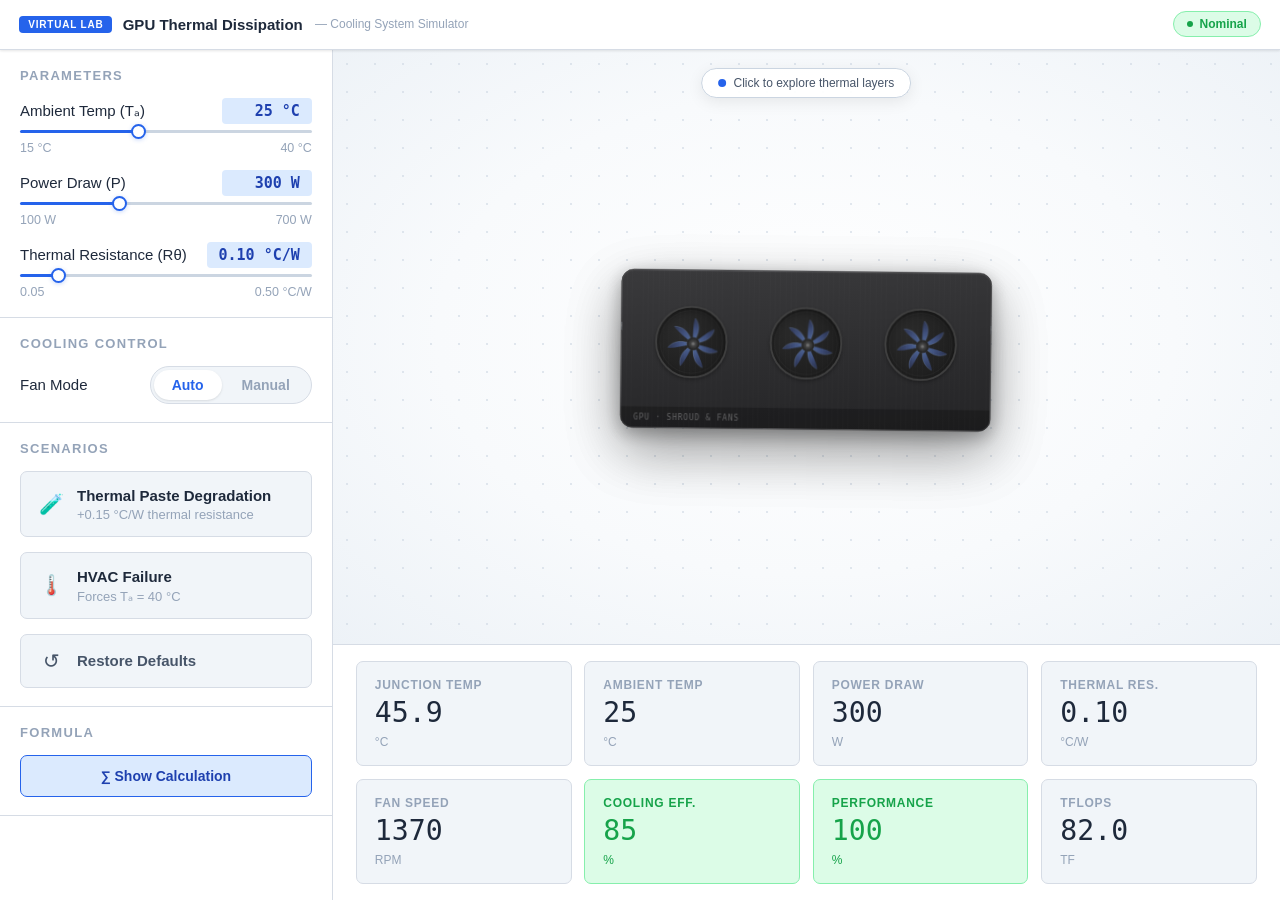
==== exp-GPU-heat-dissipation-dei/simulation/index.html @ a6b83e18 "adding experiment 1" ====
<!DOCTYPE html>
<html>

<head>
	<!-- Add CSS at the head of HTML file -->
	<link rel="stylesheet" href="./css/main.css">
</head>

<body>

	<header class="hd">
		<span class="hd-badge">Virtual Lab</span>
		<span class="hd-title">GPU Thermal Dissipation</span>
		<span class="hd-sub">— Cooling System Simulator</span>
		<div class="hd-pill pill-ok" id="statusPill">
			<span class="pill-dot"></span>
			<span id="statusTxt">Nominal</span>
		</div>
	</header>

	<div class="app">

		<!-- ═══ LEFT PANEL ═══ -->
		<aside class="left">

			<div class="sect">
				<div class="sect-title">Parameters</div>
				<div class="sl-row">
					<div class="sl-top">
						<span class="sl-name">Ambient Temp (Tₐ)</span>
						<span class="sl-val" id="vTa">25 °C</span>
					</div>
					<input type="range" id="slTa" min="15" max="40" value="25" step="1">
					<div class="sl-limits"><span>15 °C</span><span>40 °C</span></div>
				</div>
				<div class="sl-row">
					<div class="sl-top">
						<span class="sl-name">Power Draw (P)</span>
						<span class="sl-val" id="vP">300 W</span>
					</div>
					<input type="range" id="slP" min="100" max="700" value="300" step="10">
					<div class="sl-limits"><span>100 W</span><span>700 W</span></div>
				</div>
				<div class="sl-row">
					<div class="sl-top">
						<span class="sl-name">Thermal Resistance (Rθ)</span>
						<span class="sl-val" id="vR">0.10 °C/W</span>
					</div>
					<input type="range" id="slR" min="5" max="50" value="10" step="1">
					<div class="sl-limits"><span>0.05</span><span>0.50 °C/W</span></div>
				</div>
			</div>

			<div class="sect">
				<div class="sect-title">Cooling Control</div>
				<div class="fan-row">
					<span class="fan-lbl">Fan Mode</span>
					<div class="tog">
						<button class="tog-btn on" id="fanAutoBtn" onclick="setFanMode('auto')">Auto</button>
						<button class="tog-btn" id="fanManBtn" onclick="setFanMode('manual')">Manual</button>
					</div>
				</div>
				<div id="fanSlRow" style="display:none" class="sl-row">
					<div class="sl-top">
						<span class="sl-name">Fan Speed</span>
						<span class="sl-val" id="vFan">50%</span>
					</div>
					<input type="range" id="slFan" min="0" max="100" value="50" step="5">
					<div class="sl-limits"><span>0%</span><span>100%</span></div>
				</div>
			</div>

			<div class="sect">
				<div class="sect-title">Scenarios</div>
				<button class="sc-btn" id="btnPaste" onclick="togglePaste()">
					<span class="sc-ico">🧪</span>
					<div>
						<div class="sc-name">Thermal Paste Degradation</div>
						<div class="sc-sub">+0.15 °C/W thermal resistance</div>
					</div>
				</button>
				<button class="sc-btn" id="btnHvac" onclick="toggleHvac()">
					<span class="sc-ico">🌡️</span>
					<div>
						<div class="sc-name">HVAC Failure</div>
						<div class="sc-sub">Forces Tₐ = 40 °C</div>
					</div>
				</button>
				<button class="sc-btn" onclick="resetAll()" style="color:var(--t2)">
					<span class="sc-ico">↺</span>
					<div>
						<div class="sc-name">Restore Defaults</div>
					</div>
				</button>
			</div>

			<div class="sect">
				<div class="sect-title">Formula</div>
				<button class="calc-btn" id="calcBtn" onclick="toggleCalc()">∑ Show Calculation</button>
			</div>

		</aside>

		<!-- ═══ RIGHT: VIEWPORT + DASHBOARD ═══ -->
		<div class="right">

			<div class="viewport" id="vp" onclick="handleClick(event)">

				<div id="hvacOverlay"></div>

				<!-- Click hint -->
				<div class="click-hint" id="clickHint">
					<span class="hint-pulse"></span>
					Click to explore thermal layers
				</div>

				<!-- ── ASSEMBLED VIEW ── -->
				<div class="gpu-scene" id="assembledScene">
					<div class="gpu-card" id="gpuCard">
						<div class="fan-area">
							<div class="fan-housing">
								<canvas class="fan-canvas-el" id="fc1" width="74" height="74"></canvas>
							</div>
							<div class="fan-housing">
								<canvas class="fan-canvas-el" id="fc2" width="74" height="74"></canvas>
							</div>
							<div class="fan-housing">
								<canvas class="fan-canvas-el" id="fc3" width="74" height="74"></canvas>
							</div>
						</div>
						<div class="card-label-strip">
							<span class="card-model">GPU · THERMAL SIM</span>
							<div class="card-ports">
								<div class="port-block" style="width:13px"></div>
								<div class="port-block" style="width:13px"></div>
								<div class="port-block" style="width:13px"></div>
								<div class="port-block" style="width:17px"></div>
								<div class="port-block" style="width:10px;border-radius:4px"></div>
							</div>
						</div>
					</div>
				</div>

				<!-- ── EXPLODED VIEW ── -->
				<div class="exploded-scene" id="explodedScene">

					<!-- Layer 1: Shroud + Fans (same look as assembled) -->
					<div class="exp-layer" id="elShroud">
						<div class="el-shroud-wrap">
							<div class="shroud-fans">
								<div class="shroud-fan-housing">
									<canvas class="fan-canvas-el" id="efc1" width="74" height="74"></canvas>
								</div>
								<div class="shroud-fan-housing">
									<canvas class="fan-canvas-el" id="efc2" width="74" height="74"></canvas>
								</div>
								<div class="shroud-fan-housing">
									<canvas class="fan-canvas-el" id="efc3" width="74" height="74"></canvas>
								</div>
							</div>
							<div class="exp-shroud-label">
								<span
									style="font-family:'IBM Plex Mono',monospace;font-size:9px;font-weight:500;color:rgba(255,255,255,.3);letter-spacing:.1em">GPU
									· SHROUD &amp; FANS</span>
							</div>
						</div>
						<div class="exp-lbl-wrap">
							<div class="exp-lbl-line">
								<div class="exp-lbl-tick"></div>
								<div class="exp-lbl-name">Fan + Shroud</div>
							</div>
							<div class="exp-lbl-role">Forced Convection</div>
						</div>
					</div>

					<!-- Layer 2: Heatsink -->
					<div class="exp-layer" id="elHeatsink">
						<div style="position:relative;width:420px">
							<div class="hs-fins-row" id="hsFinsRow"></div>
							<div class="hs-base"></div>
							<canvas id="airflowCanvas" width="420" height="56"></canvas>
						</div>
						<div class="exp-lbl-wrap">
							<div class="exp-lbl-line">
								<div class="exp-lbl-tick"></div>
								<div class="exp-lbl-name">Heatsink</div>
							</div>
							<div class="exp-lbl-role">Heat Dissipation</div>
						</div>
					</div>

					<!-- Layer 3: Thermal Paste -->
					<div class="exp-layer" id="elPaste">
						<div class="el-paste-outer">
							<div class="el-paste-track" id="pasteTrack"></div>
						</div>
						<div class="exp-lbl-wrap">
							<div class="exp-lbl-line">
								<div class="exp-lbl-tick"></div>
								<div class="exp-lbl-name">Thermal Paste</div>
							</div>
							<div class="exp-lbl-role">Thermal Interface</div>
						</div>
					</div>

					<!-- Layer 4: GPU Die -->
					<div class="exp-layer" id="elDie">
						<div class="el-die-outer">
							<div class="die-package" id="diePackage">
								<div class="die-substrate" id="dieSubstrate">
									<div class="die-cells" id="dieCells"></div>
								</div>
							</div>
							<div class="die-temp-lbl" id="dieTempLbl">—°C</div>
						</div>
						<div class="exp-lbl-wrap">
							<div class="exp-lbl-line">
								<div class="exp-lbl-tick"></div>
								<div class="exp-lbl-name">GPU Die</div>
							</div>
							<div class="exp-lbl-role">Heat Source</div>
						</div>
					</div>

					<!-- Layer 5: PCB -->
					<div class="exp-layer" id="elPCB">
						<div class="el-pcb-wrap">
							<div class="pcb-trace" style="left:18px;top:8px;width:1px;height:50px"></div>
							<div class="pcb-trace" style="left:50px;top:7px;width:190px;height:1px"></div>
							<div class="pcb-trace" style="left:50px;top:56px;width:160px;height:1px"></div>
							<div class="pcb-trace" style="left:82px;top:7px;width:1px;height:50px"></div>
							<div class="pcb-trace" style="left:148px;top:7px;width:1px;height:50px"></div>
							<div class="pcb-trace" style="left:200px;top:7px;width:1px;height:50px"></div>
							<div class="pcb-chip" style="left:30px;top:10px;width:28px;height:20px"></div>
							<div class="pcb-chip" style="left:92px;top:10px;width:28px;height:20px"></div>
							<div class="pcb-chip" style="left:156px;top:10px;width:28px;height:20px"></div>
							<div class="pcb-chip" style="left:216px;top:10px;width:28px;height:20px"></div>
							<div class="pcb-chip" style="left:30px;top:38px;width:28px;height:20px"></div>
							<div class="pcb-chip" style="left:92px;top:38px;width:28px;height:20px"></div>
							<div class="pcb-conn">
								<div class="pcb-pin"></div>
								<div class="pcb-pin"></div>
								<div class="pcb-pin"></div>
								<div class="pcb-pin"></div>
							</div>
						</div>
						<div class="exp-lbl-wrap">
							<div class="exp-lbl-line">
								<div class="exp-lbl-tick"></div>
								<div class="exp-lbl-name">PCB</div>
							</div>
							<div class="exp-lbl-role">Circuit Board</div>
						</div>
					</div>

				</div><!-- /exploded-scene -->

				<canvas id="heatCanvas"></canvas>
				<div id="calcBox">
					<div class="cb-title">Junction Temperature</div>
					<div class="cb-formula" id="cbFormula"></div>
				</div>

			</div><!-- /viewport -->

			<!-- DASHBOARD -->
			<div class="dashboard">
				<div class="dc" id="dcTj"><span class="dc-lbl">Junction Temp</span><span class="dash-v"
						id="dvTj">—</span><span class="dc-unit">°C</span></div>
				<div class="dc" id="dcTa"><span class="dc-lbl">Ambient Temp</span><span class="dash-v"
						id="dvTa">—</span><span class="dc-unit">°C</span></div>
				<div class="dc" id="dcP"><span class="dc-lbl">Power Draw</span><span class="dash-v"
						id="dvP">—</span><span class="dc-unit">W</span></div>
				<div class="dc" id="dcR"><span class="dc-lbl">Thermal Res.</span><span class="dash-v"
						id="dvR">—</span><span class="dc-unit">°C/W</span></div>
				<div class="dc" id="dcFan"><span class="dc-lbl">Fan Speed</span><span class="dash-v"
						id="dvFan">—</span><span class="dc-unit">RPM</span></div>
				<div class="dc" id="dcEff"><span class="dc-lbl">Cooling Eff.</span><span class="dash-v"
						id="dvEff">—</span><span class="dc-unit">%</span></div>
				<div class="dc" id="dcPerf"><span class="dc-lbl">Performance</span><span class="dash-v"
						id="dvPerf">—</span><span class="dc-unit">%</span></div>
				<div class="dc" id="dcTF"><span class="dc-lbl">TFLOPS</span><span class="dash-v" id="dvTF">—</span><span
						class="dc-unit">TF</span></div>
			</div>

		</div>
	</div>

	<script>
		// ══════════════════════════════════════
		//  GLOBAL STATE  (single source of truth for the whole simulation)
		//  All values live here. To change a default, edit the number next to
		//  the key. To add a new feature, add a key here first.
		// ══════════════════════════════════════
		const S = {
			// ── Sliders / user inputs ──────────────────────────────────────
			Ta: 25,          // Ambient temperature °C  (slider range 15-40)
			P: 300,          // GPU power draw in Watts  (slider range 100-700)
			R: 0.10,         // Base thermal resistance °C/W  (slider range 0.05-0.50)
			fanMode: 'auto', // 'auto' = fan speed computed from Tj; 'manual' = user slider
			fanPct: 50,      // Fan duty-cycle 0-100%.  In auto mode this is overwritten each frame.

			// ── Scenario toggles ───────────────────────────────────────────
			paste: false,    // true = thermal paste is degraded (+0.15 °C/W resistance)
			hvac: false,     // true = HVAC failure forces Ta = 40 °C
			calc: false,     // true = show the formula overlay panel

			// ── Exploded-view state ────────────────────────────────────────
			exploded: false, // Whether we are currently in exploded mode
			explodeProg: 0,  // 0 = fully assembled, 1 = fully exploded.
			// Used by heat particles and fan speed suppression.

			// ── Temperature model ──────────────────────────────────────────
			targetTj: 45,    // Instantaneous Tj from the formula (no inertia).
			// Change the formula in computeTarget() to affect this.
			currentTj: 45,   // Displayed temperature — lerps toward targetTj each frame.
			// Increase the lerp factor (0.025) for faster response.
			effP: 300,       // Effective power after thermal throttling
			baseR: 0.10,     // R including paste degradation penalty
			effR: 0.10,      // R after fan-cooling reduction
			throttle: false, // true when Tj > 85 °C — triggers performance cut

			// ── Fan animation ──────────────────────────────────────────────
			fanAngle: 0,         // Current blade rotation angle in radians
			fanCurrentRPM: 0,    // Actual RPM after momentum smoothing.
			// Raise the lerp factor (0.06) to make fans respond faster.
			fanTargetRPM: 0,     // RPM the fan is trying to reach this frame

			// ── GPU float / camera ─────────────────────────────────────────
			floatT: 0,           // Time accumulator for the sine-based floating animation.
			// Change dt multiplier (0.65) to speed up / slow down drift.
			cameraZoom: 1.0,     // Current scale applied on top of --gs.  Lerps each frame.
			cameraZoomTarget: 1.0, // Target scale. Set to 1.06 on explode, 1.0 on close.

			// ── Heat particles ─────────────────────────────────────────────
			particles: [],   // Array of active heat particle objects
			hvacTint: 0,     // 0-1 redness of the HVAC failure overlay

			// ── Misc ───────────────────────────────────────────────────────
			hintGone: false, // Whether the "click to explore" hint has been dismissed
			MAX_TF: 82,      // Peak TFLOPS at 100% performance (change for a different GPU)

			// ── Thermal propagation (layer heat lag) ──────────────────────
			pasteHeat: 0,    // Heat that has reached the paste layer (lags behind die).
			// Drives paste colour. Increase lerp factor (0.022) to speed up.
			heatsinkHeat: 0, // Heat that has reached the heatsink (lags behind paste).
			// Drives the centre-hot fin gradient.
			diePulseT: 0,    // Time accumulator for the high-temp die glow pulse

			// ── Paste degradation animation ────────────────────────────────
			pasteProgress: 0, // 0 = pristine, 1 = fully cracked.
			// Animated to 1 when paste is toggled on.
		};

		// ══════════════════════════════════════
		//  INIT HEATSINK FINS
		//  Dynamically creates 36 <div class="hs-fin"> elements inside #hsFinsRow.
		//  Change 36 to add more or fewer fins — affects density and heat gradient detail.
		//  Each fin's colour is updated every display frame in updateDisplay().
		// ══════════════════════════════════════
		const hsFinsRow = document.getElementById('hsFinsRow');
		for (let i = 0; i < 36; i++) { const f = document.createElement('div'); f.className = 'hs-fin'; hsFinsRow.appendChild(f); }

		// ══════════════════════════════════════
		//  INIT DIE CELLS
		//  Creates an 6×3 grid of cells inside #dieCells (used in the exploded die view).
		//  Cells are coloured based on distance from the die centre in updateDisplay().
		//  Increase 18 (and adjust the grid CSS) for finer resolution.
		// ══════════════════════════════════════
		const dieCells = document.getElementById('dieCells');
		for (let i = 0; i < 18; i++) { const c = document.createElement('div'); c.className = 'die-cell'; dieCells.appendChild(c); }

		// ══════════════════════════════════════
		//  COLOR HELPERS
		//  tempColor()    → returns a CSS colour string for a given Tj (step-based, used for
		//                   UI badges, borders, etc.).
		//  tempColorHex() → smooth interpolated hex colour across temperature stops.
		//                   Used for die glow, particles, dashboard cells.
		//  To change the colour thresholds edit the stops arrays below.
		//  lerpColor()    → pure utility: linearly interpolates between two hex colours.
		// ══════════════════════════════════════
		function tempColor(tj) {
			// Step thresholds: change numbers to shift when each colour kicks in
			if (tj < 50) return '#2563EB'; // cool — blue
			if (tj < 65) return '#16A34A'; // warm  — green
			if (tj < 78) return '#D97706'; // hot   — amber
			if (tj < 90) return '#EA580C'; // very hot — orange
			return '#DC2626';              // critical — red
		}
		function tempColorHex(tj) {
			// Smooth gradient stops [°C, hexColour].  Add or move stops for finer control.
			const stops = [
				[40, '#2563EB'], [60, '#16A34A'], [78, '#D97706'], [90, '#EA580C'], [100, '#DC2626']
			];
			for (let i = 0; i < stops.length - 1; i++) {
				if (tj <= stops[i + 1][0]) {
					// How far between this stop and the next (0-1)
					const t = (tj - stops[i][0]) / (stops[i + 1][0] - stops[i][0]);
					return lerpColor(stops[i][1], stops[i + 1][1], t);
				}
			}
			return '#DC2626'; // above max stop
		}
		function lerpColor(a, b, t) {
			// Splits both hex colours into R/G/B, interpolates each channel, rejoins.
			const ar = parseInt(a.slice(1, 3), 16), ag = parseInt(a.slice(3, 5), 16), ab = parseInt(a.slice(5, 7), 16);
			const br = parseInt(b.slice(1, 3), 16), bg = parseInt(b.slice(3, 5), 16), bb = parseInt(b.slice(5, 7), 16);
			return '#' + [ar + (br - ar) * t, ag + (bg - ag) * t, ab + (bb - ab) * t].map(v => Math.round(v).toString(16).padStart(2, '0')).join('');
		}

		// ══════════════════════════════════════
		//  FAN CANVAS RENDERER
		//  Draws a top-down view of a single fan onto a <canvas> element.
		//  drawFan()       — entry point; handles motion blur then draws hub + bolt.
		//  drawFanBlades() — draws the 7 curved airfoil blades.
		//
		//  To change fan appearance:
		//    blurAmt  — raise to increase motion-blur streak length
		//    blades   — change 7 to use a different blade count
		//    bezier control points — tweak the curve shape of each blade
		//    blade gradient stops — change colours / tints based on tempPct
		// ══════════════════════════════════════
		function drawFan(ctx, cx, cy, r, angle, blurAmt, tempPct) {
			const w = ctx.canvas.width, h = ctx.canvas.height;
			ctx.clearRect(0, 0, w, h);

			// Motion blur: draw the same blades multiple times at slightly earlier angles,
			// each pass fainter.  More passes = smoother blur but more CPU cost.
			// Change blurAmt * 12 to control max pass count.
			const blurPasses = Math.max(1, Math.floor(blurAmt * 12));
			const alphaStep = 1 / blurPasses;

			for (let pass = 0; pass < blurPasses; pass++) {
				// Each pass is rotated 0.28*blurAmt radians behind the current frame
				const a = angle - pass * 0.28 * blurAmt;
				ctx.globalAlpha = alphaStep * (1 - pass * 0.06);
				drawFanBlades(ctx, cx, cy, r, a, tempPct);
			}
			ctx.globalAlpha = 1;

			// Central hub — radial gradient from grey to near-black
			const hubR = r * 0.2; // Change 0.2 to resize the hub relative to the fan
			const hg = ctx.createRadialGradient(cx, cy, 0, cx, cy, hubR);
			hg.addColorStop(0, '#5A5A5A'); hg.addColorStop(1, '#1C1C1C');
			ctx.beginPath(); ctx.arc(cx, cy, hubR, 0, Math.PI * 2); ctx.fillStyle = hg; ctx.fill();
			ctx.beginPath(); ctx.arc(cx, cy, hubR, 0, Math.PI * 2);
			ctx.strokeStyle = 'rgba(255,255,255,0.08)'; ctx.lineWidth = 1; ctx.stroke();
			// Tiny center bolt highlight
			ctx.beginPath(); ctx.arc(cx, cy, r * 0.05, 0, Math.PI * 2);
			ctx.fillStyle = 'rgba(200,200,200,0.25)'; ctx.fill();
		}

		function drawFanBlades(ctx, cx, cy, r, angle, tempPct) {
			const blades = 7; // Number of blades — change this to add/remove blades
			const temp01 = Math.max(0, Math.min(1, tempPct)); // 0=cool 1=hot (drives colour shift)
			for (let i = 0; i < blades; i++) {
				const ba = angle + i * (Math.PI * 2 / blades); // evenly space blades around 360°
				ctx.save(); ctx.translate(cx, cy); ctx.rotate(ba);

				// Blade colour: interpolates from cool blue → warm orange as tempPct rises
				const g = ctx.createLinearGradient(0, 0, r * 0.62, -r * 0.48);
				const alpha = 0.72;
				g.addColorStop(0, `rgba(${100 + Math.round(temp01 * 80)},${150 - Math.round(temp01 * 60)},${220 - Math.round(temp01 * 80)},${alpha})`);
				g.addColorStop(0.5, `rgba(${80 + Math.round(temp01 * 70)},${120 - Math.round(temp01 * 50)},${200 - Math.round(temp01 * 80)},${alpha * 0.8})`);
				g.addColorStop(1, `rgba(${60 + Math.round(temp01 * 60)},${90 - Math.round(temp01 * 30)},${170 - Math.round(temp01 * 70)},${alpha * 0.5})`);

				// Blade shape: cubic bezier forming a curved airfoil
				// Adjust the control points to change blade sweep / curvature
				ctx.beginPath();
				ctx.moveTo(0, 0);
				ctx.bezierCurveTo(r * 0.1, -r * 0.05, r * 0.55, -r * 0.06, r * 0.62, -r * 0.48);
				ctx.bezierCurveTo(r * 0.58, -r * 0.52, r * 0.12, -r * 0.13, 0, 0);
				ctx.fillStyle = g; ctx.fill();

				// Subtle highlight stroke along the leading edge
				ctx.beginPath();
				ctx.moveTo(0, 0);
				ctx.bezierCurveTo(r * 0.1, -r * 0.05, r * 0.55, -r * 0.06, r * 0.62, -r * 0.48);
				ctx.strokeStyle = `rgba(180,210,255,0.25)`; ctx.lineWidth = 0.7; ctx.stroke();
				ctx.restore();
			}
		}

		// ══════════════════════════════════════
		//  AIRFLOW STREAMLINES
		//  Draws animated wavy lines over the heatsink canvas to visualise
		//  airflow velocity.  More lines / faster motion = higher fan RPM.
		//
		//  To tune visuals:
		//    14          — number of lines; raise for denser flow
		//    55 * dt     — horizontal advance speed; raise to move lines faster
		//    wavAmp      — vertical wobble amplitude; raise for more turbulent look
		//    0.11 * x    — wave frequency; raise for tighter sine ripples
		//    rgba(96,165,250,...) — line colour; change for different airflow tint
		// ══════════════════════════════════════
		const afCtx = document.getElementById('airflowCanvas').getContext('2d');
		let streamlines = [];
		function initStreamlines() {
			streamlines = [];
			for (let i = 0; i < 14; i++) {
				streamlines.push({
					x: Math.random() * 420,       // starting X position (random across fin width)
					y: 4 + Math.random() * 48,    // starting Y position (within fin height)
					speed: 0,                     // current horizontal speed this frame
					alpha: 0,                     // current opacity (fades in from 0)
					wo: Math.random() * Math.PI * 2 // per-line wave phase offset for variety
				});
			}
		}
		initStreamlines();

		function drawAirflow(rpm, dt) {
			const ac = afCtx;
			ac.clearRect(0, 0, 420, 56);
			const speed = rpm / 3500; // Normalise RPM to 0-1.  Change 3500 to match max fan RPM.
			if (speed < 0.02) return;  // Don't draw at very low RPM — avoids phantom flicker
			streamlines.forEach(sl => {
				// Advance position proportional to fan speed
				sl.speed = speed * (1.2 + Math.random() * 0.5);
				sl.x += sl.speed * 55 * dt;
				// Fade opacity up to a cap that scales with speed (faster = more visible)
				sl.alpha = Math.min(speed * 0.8, sl.alpha + dt * 1.8);
				// Wrap: when a line exits the right, re-enter from the left at a random height
				if (sl.x > 435) { sl.x = Math.random() * -30; sl.y = 4 + Math.random() * 48; sl.alpha = 0; }
				ac.save();
				ac.globalAlpha = sl.alpha;
				ac.beginPath();
				const wavAmp = 1.5 + speed * 4; // Amplitude: more turbulence at higher RPM
				ac.moveTo(sl.x, sl.y);
				// Draw 13-point sine approximation for the wavy line
				for (let dx = 0; dx <= 26; dx += 2) {
					ac.lineTo(sl.x + dx, sl.y + Math.sin((sl.x + dx) * 0.11 + sl.wo + sl.speed * 2) * wavAmp);
				}
				// Line colour opacity also scales with speed
				ac.strokeStyle = `rgba(96,165,250,${0.45 + speed * 0.35})`;
				ac.lineWidth = 0.9 + speed * 0.6; // Thicker lines at higher RPM
				ac.stroke();
				ac.restore();
			});
		}

		// ══════════════════════════════════════
		//  HEAT PARTICLE CANVAS  &  RESPONSIVE SCALE
		//  heatCanvas is a full-viewport overlay where rising heat particles are drawn.
		//  computeGpuScale() calculates --gs (a CSS variable) so the GPU scenes
		//  scale to fit any screen size without changing the underlying px values.
		//
		//  To tune particles:
		//    0.28           — spawn probability per frame; raise for more particles
		//    intensity      — derived from (Tj-45)/70; raise 45 to start earlier, 70 for slower ramp
		//    vy range       — rise speed; increase upper bound for faster particles
		//    r range        — radius; change 1.5/2.5 for smaller/larger dots
		//    decay range    — lifespan; lower = shorter trails
		//  To tune scale:
		//    540 / 520      — reference scene width/height the scale is based on
		//    0.3 / 2.0      — min/max --gs; prevent GPU being too tiny or too huge
		// ══════════════════════════════════════
		const hc = document.getElementById('heatCanvas');
		const hctx = hc.getContext('2d');
		function resizeCanvas() {
			// Keep the canvas resolution in sync with the viewport (called on every resize)
			const vp = document.getElementById('vp');
			hc.width = vp.clientWidth; hc.height = vp.clientHeight;
		}
		function computeGpuScale() {
			// Fit the GPU scene to the available viewport area.
			// In exploded mode the scene is 540×520 px; in assembled it's ~420×180.
			// We size for the exploded scene so the GPU never clips.
			const vp = document.getElementById('vp');
			// Use generous padding (80px) so all layers (especially PCB at bottom) remain visible
			const s = Math.min((vp.clientWidth - 80) / 540, (vp.clientHeight - 100) / 560);
			document.documentElement.style.setProperty('--gs', Math.max(0.25, Math.min(1.8, s)).toFixed(3));
		}
		window.addEventListener('resize', () => { resizeCanvas(); computeGpuScale(); });
		resizeCanvas(); computeGpuScale();

		function spawnHeatParticle() {
			// Only spawn when the GPU is exploded (particles float above the visible die)
			if (S.explodeProg < 0.4) return;
			// Anchor particles to the centre-top of the die element in viewport coords
			const vp = document.getElementById('vp');
			const vr = vp.getBoundingClientRect();
			const die = document.getElementById('elDie');
			const dr = die.getBoundingClientRect();
			const cx = (dr.left + dr.right) / 2 - vr.left;
			const cy = dr.top - vr.top;
			// intensity 0-1 based on how hot the die is (0 at 45°C, 1 at 115°C)
			const intensity = Math.max(0, (S.currentTj - 45) / 70);
			if (intensity < 0.02 || Math.random() > 0.28) return; // throttle spawn rate
			S.particles.push({
				x: cx + (Math.random() - 0.5) * 120, // scatter horizontally across die width
				y: cy,
				vy: -(0.5 + Math.random() * 1.4) * intensity, // rise speed scales with heat
				vx: (Math.random() - 0.5) * 0.6,              // slight horizontal drift
				life: 1,                                       // fades from 1 to 0
				decay: 0.013 + Math.random() * 0.01,           // lifespan variance
				r: 1.5 + Math.random() * 2.5,                  // radius variance
				color: tempColorHex(S.currentTj),              // colour matches die temp
			});
		}
		function drawHeatParticles() {
			hctx.clearRect(0, 0, hc.width, hc.height);
			S.particles = S.particles.filter(p => p.life > 0); // remove dead particles
			S.particles.forEach(p => {
				p.x += p.vx; p.y += p.vy; p.life -= p.decay;  // advance position, age particle
				hctx.save(); hctx.globalAlpha = p.life * 0.55; // fade out as life drops
				hctx.beginPath(); hctx.arc(p.x, p.y, p.r, 0, Math.PI * 2);
				hctx.fillStyle = p.color; hctx.fill();
				hctx.restore();
			});
		}

		// ══════════════════════════════════════
		//  THERMAL COMPUTE  (called every 200 ms)
		//  Implements: Tj = Ta + P × Rθ_eff
		//  where Rθ_eff = base_R × (1 - fan_reduction)
		//
		//  Key tuning knobs:
		//    0.15   — extra resistance added by degraded paste (in °C/W)
		//    0.38   — max fan cooling reduction (38% at 100% fan speed)
		//    2.2    — auto-fan ramp rate: lower = less aggressive fan curve
		//    85 °C  — thermal throttle onset; change to match a different GPU TDP limit
		//    0.92   — efficiency factor when throttling (GPU can only use 92% of headroom)
		//    0.025  — thermal inertia lerp factor; raise toward 1.0 for instant response
		// ══════════════════════════════════════
		function computeTarget() {
			const Ta = S.hvac ? 40 : S.Ta; // HVAC failure overrides ambient to 40 °C
			const R = S.R + (S.paste ? 0.15 : 0); // degraded paste adds 0.15 °C/W
			// Auto fan: ramp from 20% at 28 °C to 100% at ~73 °C
			if (S.fanMode === 'auto') S.fanPct = Math.max(20, Math.min(100, (S.currentTj - 28) * 2.2));
			// Effective thermal resistance reduced by fan cooling
			const effR = R * (1 - (S.fanPct / 100) * 0.38);
			let Tj = Ta + S.P * effR; // Newton's cooling law: Tj = Ta + P×Rθ
			let throttle = false, effP = S.P;
			// Thermal throttle: if Tj would exceed 85 °C, reduce power until it fits
			if (Tj > 85) { throttle = true; effP = S.P * (85 / Tj) * 0.92; Tj = Ta + effP * effR; }
			S.targetTj = Tj; S.throttle = throttle; S.effP = effP; S.effR = effR;
			S.baseR = R;
			// Thermal inertia: currentTj creeps toward target each tick.  0.025 ≈ 1.5 s lag.
			S.currentTj += (S.targetTj - S.currentTj) * 0.025;
		}

		function updateDisplay() {
			const Tj = S.currentTj;
			const Ta = S.hvac ? 40 : S.Ta;
			const fanRPM = Math.round(S.fanPct * 35);
			const cooling = Math.round(Math.max(0, Math.min(100, (1 - (Tj - Ta) / (S.P * 0.45)) * 100)));
			const perf = S.throttle ? Math.round((S.effP / S.P) * 100) : 100;
			const tflops = (S.MAX_TF * perf / 100).toFixed(1);

			updateDash('Tj', Tj.toFixed(1), Tj > 95 ? 'crit' : Tj > 85 ? 'hot' : Tj > 70 ? 'warn' : '');
			updateDash('Ta', Ta.toFixed(0), (S.hvac || S.Ta >= 38) ? 'warn' : '');
			updateDash('P', S.effP.toFixed(0), S.throttle ? 'warn' : '');
			updateDash('R', S.baseR.toFixed(2), S.paste ? 'warn' : '');
			updateDash('Fan', fanRPM, '');
			updateDash('Eff', Math.max(0, cooling), cooling > 70 ? 'good' : cooling > 50 ? '' : 'warn');
			updateDash('Perf', perf, perf < 80 ? 'warn' : 'good');
			updateDash('TF', tflops, perf < 80 ? 'warn' : '');

			const pill = document.getElementById('statusPill'), stxt = document.getElementById('statusTxt');
			if (Tj > 95) { pill.className = 'hd-pill pill-crit'; stxt.textContent = 'Critical'; }
			else if (Tj > 85) { pill.className = 'hd-pill pill-hot'; stxt.textContent = 'Throttling'; }
			else if (Tj > 75) { pill.className = 'hd-pill pill-warn'; stxt.textContent = 'Elevated'; }
			else { pill.className = 'hd-pill pill-ok'; stxt.textContent = 'Nominal'; }

			document.getElementById('vTa').textContent = (S.hvac ? 40 : S.Ta) + ' °C';
			document.getElementById('vP').textContent = S.P + ' W';
			document.getElementById('vR').textContent = S.baseR.toFixed(2) + ' °C/W';
			document.getElementById('vFan').textContent = Math.round(S.fanPct) + '%';
			if (S.hvac) document.getElementById('slTa').value = 40;

			// HVAC tint
			S.hvacTint += (S.hvac ? 0.07 : -0.07); S.hvacTint = Math.max(0, Math.min(1, S.hvacTint));
			document.getElementById('hvacOverlay').style.background = `rgba(220,38,38,${S.hvacTint * 0.06})`;

			// Thermal gradient across layers
			const ht01 = Math.max(0, (Tj - 40) / 65);

			// Die glow + pulse at high temperature
			S.diePulseT += 0.018;
			const pulse = S.currentTj > 90 ? (Math.sin(S.diePulseT * 7) * 0.5 + 0.5) : 0;
			const dieCol = tempColorHex(Tj);
			const pkg = document.getElementById('diePackage');
			const glowSize = 12 + ht01 * 30 + pulse * 20;
			const glowAlpha = Math.round(55 + pulse * 80).toString(16).padStart(2, '0');
			pkg.style.boxShadow = `0 0 ${glowSize}px ${dieCol}${glowAlpha},0 2px 8px rgba(0,0,0,.18)`;
			document.getElementById('dieSubstrate').style.background =
				`linear-gradient(135deg,${mixDark(dieCol, 0.1 + ht01 * 0.45)},${mixDark(dieCol, 0.05 + ht01 * 0.35)})`;
			document.getElementById('dieTempLbl').textContent = Tj.toFixed(1) + '°C';
			document.getElementById('dieTempLbl').style.color = dieCol;

			// Die cells heatmap
			document.querySelectorAll('.die-cell').forEach((c, i) => {
				const row = Math.floor(i / 6), col = i % 6;
				const dx = col - 2.5, dy = row - 1;
				const dist = Math.sqrt(dx * dx + dy * dy);
				const heat = Math.max(0, 1 - dist / 3.2);
				const cr = Math.round(ht01 * 150 * heat), ca = 0.12 + heat * 0.25 * ht01;
				c.style.background = `rgba(${255 - cr},${80 - cr / 2},${20},${ca + 0.06})`;
			});

			// Heat propagates: die → paste → heatsink (lagged thermal conduction)
			S.pasteHeat += (ht01 * 0.82 - S.pasteHeat) * 0.022;
			S.heatsinkHeat += (S.pasteHeat * 0.70 - S.heatsinkHeat) * 0.016;

			// Paste color driven by pasteHeat (lags behind die)
			const pH = S.pasteHeat;
			if (!S.paste) document.getElementById('pasteTrack').style.background =
				`linear-gradient(90deg,#E8E8D0,rgba(${200 + Math.round(pH * 55)},${200 - Math.round(pH * 40)},${160 - Math.round(pH * 55)},1),#E8E8D0)`;

			// Heatsink: CENTER-HOT gradient — heat spreads outward from die contact
			const fins = document.querySelectorAll('.hs-fin');
			const nFins = fins.length;
			fins.forEach((f, i) => {
				const centerDist = Math.abs(i / (nFins - 1) - 0.5) * 2; // 0=center 1=edge
				const finHeat = S.heatsinkHeat * (1 - centerDist * 0.58);
				if (finHeat > 0.03) {
					const rr = Math.round(168 + finHeat * 75), gg = Math.round(180 - finHeat * 65), bb = Math.round(195 - finHeat * 95);
					const alt = i % 2;
					f.style.background = `linear-gradient(180deg,rgb(${rr + alt * 5},${gg + alt * 3},${bb + alt * 3}) 0%,rgb(${rr + 14},${gg + 6},${bb - 10}) 45%,rgb(${rr + alt * 5},${gg + alt * 3},${bb + alt * 3}) 100%)`;
				} else { f.style.background = ''; }
			});

			if (S.calc) updateCalcBox();
		}

		function mixDark(hex, t) {
			const r = parseInt(hex.slice(1, 3), 16), g = parseInt(hex.slice(3, 5), 16), b = parseInt(hex.slice(5, 7), 16);
			return '#' + [Math.round(r * t), Math.round(g * t), Math.round(b * t)].map(v => v.toString(16).padStart(2, '0')).join('');
		}

		function updateDash(key, val, cls) {
			document.getElementById('dv' + key).textContent = val;
			document.getElementById('dc' + key).className = 'dc' + (cls ? ' ' + cls : '');
		}

		// ══════════════════════════════════════
		//  PASTE VISUAL  (animated degradation)
		// ══════════════════════════════════════
		// Heights of each paste segment (1=full, low=gap/crack)
		const PASTE_HEIGHTS = [0.9, 0.3, 1, 0.5, 0.8, 0.15, 0.95, 0.6, 0.25, 1, 0.7, 0.35, 0.85, 0.5, 0.2, 0.75];
		let _pasteDivs = [];

		function buildPasteVisual() {
			const pt = document.getElementById('pasteTrack');
			pt.innerHTML = '';
			_pasteDivs = [];
			const segs = PASTE_HEIGHTS.length;
			const sw = 100 / segs;
			PASTE_HEIGHTS.forEach((h, i) => {
				const d = document.createElement('div');
				d.style.cssText = `position:absolute;left:${i * sw + 0.1}%;bottom:0;width:${sw - 0.5}%;height:0%;border-radius:1px 1px 0 0;transition:height 0.08s,background 0.3s`;
				pt.appendChild(d);
				_pasteDivs.push({ el: d, targetH: h });
			});
		}

		function updatePasteVisual(progress) {
			const pt = document.getElementById('pasteTrack');
			if (progress < 0.01) {
				// Pristine: solid gradient, no segments visible
				pt.style.background = '';
				pt.style.backgroundImage = 'linear-gradient(90deg,#E8E8D0,#F0F0E0,#E8E8D0)';
				_pasteDivs.forEach(p => { p.el.style.height = '0%'; p.el.style.background = 'transparent'; });
				return;
			}
			pt.style.backgroundImage = '';
			pt.style.background = '#EAE4CC';
			_pasteDivs.forEach(({ el, targetH }) => {
				// Each segment grows in at slightly different times
				const h = Math.min(targetH, progress * (1 + targetH * 0.4));
				const col = targetH < 0.4 ? '#C8A060' : '#D8C890';
				el.style.height = (h * 100) + '%';
				el.style.background = col;
				el.style.outline = targetH < 0.4 ? '1px solid rgba(220,100,0,.3)' : 'none';
			});
		}

		// ══════════════════════════════════════
		//  EXPLODE ANIMATION  (CSS-transition based)
		// ══════════════════════════════════════
		// Layer heights: Shroud=180, Heatsink=66, Paste=12, Die=80, PCB=66
		// LAYER_POS defines assembled (ass) and exploded (exp) top values in px.
		// "ass" positions stack all layers into the GPU card shape at screen centre.
		// "exp" positions spread layers downward, centred in the 520 px scene:
		//   Total column height = 180+15+66+15+12+15+80+15+66 = 464 px
		//   Top margin = (520-464)/2 = 28 px  →  bottom = 492 px  (all within scene)
		//
		//   Layer    h    exp-top  exp-bot  gap
		//   Shroud  180    28       208      —
		//   HS       66   223       289     15px
		//   Paste    12   304       316     15px
		//   Die      80   331       411     15px
		//   PCB      66   426       492     15px
		const LAYER_POS = {
			elShroud: { ass: 190, exp: 20 },
			elHeatsink: { ass: 252, exp: 215 },
			elPaste: { ass: 274, exp: 285 },
			elDie: { ass: 240, exp: 310 },
			elPCB: { ass: 247, exp: 410 },
		};
		// Snap all layers to assembled positions on page load
		Object.keys(LAYER_POS).forEach(id => {
			const el = document.getElementById(id);
			if (el) { el.style.transition = 'none'; el.style.top = LAYER_POS[id].ass + 'px'; }
		});
		// Open stagger (ms): shroud first, deeper layers follow
		// OPEN_DELAY / CLOSE_DELAY are kept as dead references for documentation.
		// The 4-stage animateExplode() now uses hard-coded setTimeout delays instead.
		const OPEN_DELAY = { elShroud: 0, elHeatsink: 90, elPaste: 170, elDie: 230, elPCB: 0 };
		const CLOSE_DELAY = { elShroud: 260, elHeatsink: 160, elPaste: 70, elDie: 0, elPCB: 0 };

		let _explodeTimers = []; // holds setTimeout IDs so they can be cancelled on re-click

		// ══════════════════════════════════════════════════════════════════
		//  animateExplode(target)
		//  Orchestrates the 4-stage mechanical disassembly sequence.
		//  target = 1 → open (assemble → explode)
		//  target = 0 → close (explode → assemble)
		//
		//  Stage timings (open):           Stage timings (close):
		//    0 ms    fans coast to stop       0 ms    die + paste collapse
		//    400 ms  shroud lifts             750 ms  heatsink settles
		//    1300 ms heatsink follows         1600 ms shroud lands
		//    2150 ms paste + die reveal       2550 ms assembled shown
		//
		//  cubic-bezier(.34,1.56,.64,1) — "overshoot" easing:
		//    the layer moves PAST its target then springs back, like a real
		//    mechanical part settling.  To remove overshoot use (.22,1,.36,1).
		//
		//  To adjust timing: change the ms values in the setTimeout calls below.
		//  To change the spread between layers: edit LAYER_POS exp values.
		// ══════════════════════════════════════════════════════════════════
		function animateExplode(target) {
			_explodeTimers.forEach(t => clearTimeout(t));
			_explodeTimers = [];
			const es = document.getElementById('explodedScene');
			const asc = document.getElementById('assembledScene');

			if (target === 1) {
				// ══ OPEN: PCB drops first ══
				S.cameraZoomTarget = 1.06;
				es.style.display = 'block';
				es.style.opacity = '0';
				es.style.transition = 'opacity 0.3s';
				document.getElementById('elShroud').style.zIndex = '10';

				// Snap all to perfectly centered assembled positions
				Object.keys(LAYER_POS).forEach(id => {
					const el = document.getElementById(id);
					el.style.transition = 'none';
					el.style.top = LAYER_POS[id].ass + 'px';
				});
				es.getBoundingClientRect(); // force reflow

				asc.style.transition = 'opacity 0.35s';
				asc.style.opacity = '0';
				asc.style.pointerEvents = 'none';
				es.style.opacity = '1';
				S.explodeProg = 0.05;

				// Stage 1 (50ms): PCB drops down first
				_explodeTimers.push(setTimeout(() => {
					const el = document.getElementById('elPCB');
					el.style.transition = 'top 0.9s cubic-bezier(.34,1.56,.64,1)';
					el.style.top = LAYER_POS.elPCB.exp + 'px';
				}, 50));

				// Stage 2 (400ms): Die & Paste move down
				_explodeTimers.push(setTimeout(() => {
					['elDie', 'elPaste'].forEach((id, i) => {
						setTimeout(() => {
							const el = document.getElementById(id);
							el.style.transition = 'top 0.7s cubic-bezier(.34,1.56,.64,1)';
							el.style.top = LAYER_POS[id].exp + 'px';
						}, i * 150);
					});
				}, 400));

				// Stage 3 (1000ms): Heatsink moves up
				_explodeTimers.push(setTimeout(() => {
					const el = document.getElementById('elHeatsink');
					el.style.transition = 'top 0.9s cubic-bezier(.34,1.56,.64,1)';
					el.style.top = LAYER_POS.elHeatsink.exp + 'px';
				}, 1000));

				// Stage 4 (1500ms): Shroud moves up
				_explodeTimers.push(setTimeout(() => {
					const el = document.getElementById('elShroud');
					el.style.transition = 'top 0.9s cubic-bezier(.34,1.56,.64,1)';
					el.style.top = LAYER_POS.elShroud.exp + 'px';
				}, 1500));

				// Labels + full prog
				_explodeTimers.push(setTimeout(() => {
					document.querySelectorAll('.exp-layer').forEach(l => l.classList.add('show-lbl'));
					document.getElementById('dieTempLbl').style.opacity = '1';
					S.explodeProg = 1;
				}, 2200));

			} else {
				// ══ CLOSE: Reverse Assembly ══
				document.querySelectorAll('.exp-layer').forEach(l => l.classList.remove('show-lbl'));
				document.getElementById('dieTempLbl').style.opacity = '0';
				S.cameraZoomTarget = 1.0;

				// Stage 1 (0ms): Shroud settles
				_explodeTimers.push(setTimeout(() => {
					const el = document.getElementById('elShroud');
					el.style.transition = 'top 0.85s cubic-bezier(.34,1.56,.64,1)';
					el.style.top = LAYER_POS.elShroud.ass + 'px';
				}, 0));

				// Stage 2 (400ms): Heatsink settles
				_explodeTimers.push(setTimeout(() => {
					const el = document.getElementById('elHeatsink');
					el.style.transition = 'top 0.85s cubic-bezier(.34,1.56,.64,1)';
					el.style.top = LAYER_POS.elHeatsink.ass + 'px';
				}, 400));

				// Stage 3 (800ms): Die & Paste collapse
				_explodeTimers.push(setTimeout(() => {
					['elPaste', 'elDie'].forEach((id, i) => {
						setTimeout(() => {
							const el = document.getElementById(id);
							el.style.transition = 'top 0.7s cubic-bezier(.34,1.56,.64,1)';
							el.style.top = LAYER_POS[id].ass + 'px';
						}, i * 100);
					});
				}, 800));

				// Stage 4 (1200ms): PCB rises into place
				_explodeTimers.push(setTimeout(() => {
					const el = document.getElementById('elPCB');
					el.style.transition = 'top 0.85s cubic-bezier(.34,1.56,.64,1)';
					el.style.top = LAYER_POS.elPCB.ass + 'px';
				}, 1200));

				// Wait for all pieces to be perfectly hidden behind the shroud before cross-fading
				_explodeTimers.push(setTimeout(() => {
					asc.style.transition = 'opacity 0.45s';
					asc.style.opacity = '1';
					asc.style.pointerEvents = '';
				}, 2050));

				_explodeTimers.push(setTimeout(() => {
					es.style.transition = 'opacity 0.3s';
					es.style.opacity = '0';
					S.explodeProg = 0;
					setTimeout(() => { es.style.display = 'none'; }, 320);
				}, 2100));
			}
		}
		// easeOut: cubic ease-out curve (t³).  Used for manual RAF interpolations if needed.
		function easeOut(t) { return 1 - Math.pow(1 - t, 3); }

		// ══════════════════════════════════════
		//  CALC BOX
		//  Renders the Tj = Ta + P×R formula with live numbers into #cbFormula.
		//  Only called when S.calc is true ("Show Calculation" button is on).
		//  The colour of the result text is driven by tempColorHex() so it
		//  matches the current heat state.
		// ══════════════════════════════════════
		function updateCalcBox() {
			const Tj = S.currentTj, Ta = S.hvac ? 40 : S.Ta;
			const col = tempColorHex(Tj);
			document.getElementById('cbFormula').innerHTML =
				`T<sub>j</sub> = T<sub>a</sub> + (P &times; R&theta;)<br>` +
				`&nbsp;&nbsp;&nbsp;= ${Ta} + (${S.effP.toFixed(0)} &times; ${S.baseR.toFixed(2)})<br>` +
				`&nbsp;&nbsp;&nbsp;= <strong style="color:${col}">${Tj.toFixed(1)} &deg;C</strong>` +
				(S.throttle ? `<br><span style="color:#DC2626;font-size:11px;font-weight:400">&nbsp;&nbsp;&nbsp;⚠ Thermal throttle active</span>` : '');
		}

		// ══════════════════════════════════════
		//  MAIN ANIMATION LOOP  (runs every frame via requestAnimationFrame)
		//  This is the heartbeat of the simulation. Every visual that changes
		//  continuously (fan spin, float, particles, airflow) is driven from here.
		//
		//  Compute rate  — thermal physics runs every 200 ms to avoid excessive CPU.
		//  Float speed   — dt * 0.65. Lower = slower drift.
		//  Camera zoom   — lerp factor 0.12. Lower = slower zoom transition.
		//  Fan momentum  — lerp factor 0.06. Raise toward 1.0 for instant RPM.
		// ══════════════════════════════════════
		let lastTs = 0, lastCompute = 0;
		function mainLoop(ts) {
			// dt = seconds since last frame, clamped to 50 ms to avoid huge jumps after tab switch
			const dt = Math.min((ts - lastTs) / 1000, 0.05); lastTs = ts;

			// Run thermal physics + dashboard update at 5 Hz (every 200 ms)
			if (ts - lastCompute > 200) { computeTarget(); updateDisplay(); lastCompute = ts; }

			// ── GPU float + camera zoom ───────────────────────────
			// ── GPU float + camera zoom ───────────────────────────
			S.floatT += dt * 0.65; // advance float time accumulator
			S.cameraZoom += (S.cameraZoomTarget - S.cameraZoom) * 0.12; // lerp zoom
			const fp = 1 - Math.min(1, S.explodeProg * 8); // 1=assembled, 0=exploded
			const float = Math.sin(S.floatT) * 6 * fp;          // vertical float ±6 px
			const floatRot = Math.sin(S.floatT * 0.78) * 1.5 * fp; // gentle tilt ±1.5°
			const gs = document.documentElement.style.getPropertyValue('--gs') || '1';
			const totalScale = (parseFloat(gs) * S.cameraZoom).toFixed(3);

			// Apply the EXACT same transform to both scenes so they overlap perfectly
			const transformString = `translate(-50%,calc(-50% + ${float.toFixed(2)}px)) rotate(${floatRot.toFixed(2)}deg) scale(${totalScale})`;

			document.getElementById('assembledScene').style.transform = transformString;
			document.getElementById('explodedScene').style.transform = transformString;
			// ── Fan momentum ──────────────────────────────────
			S.fanTargetRPM = S.fanPct * 35; // 100% duty → 3500 RPM
			S.fanCurrentRPM += (S.fanTargetRPM - S.fanCurrentRPM) * 0.06; // inertia
			// Fans always spin — assembled and exploded. No speed suppression in exploded view.
			S.fanAngle += (S.fanCurrentRPM / 3500) * 0.30 + 0.001;
			const blur01 = Math.min(1, (S.fanCurrentRPM / 3500 - 0.15) / 0.75); // motion blur
			const tempPct = Math.max(0, (S.currentTj - 40) / 65); // blade colour heat tint

			// Draw all 3 assembled-view fans
			[['fc1', 37], ['fc2', 37], ['fc3', 37]].forEach(([id, r]) => {
				const c = document.getElementById(id); if (!c) return;
				drawFan(c.getContext('2d'), r, r, r, S.fanAngle, Math.max(0, blur01), tempPct);
			});
			// Draw all 3 exploded-view fans (same angle and blur — continuous motion)
			[['efc1', 37], ['efc2', 37], ['efc3', 37]].forEach(([id, r]) => {
				const c = document.getElementById(id); if (!c) return;
				drawFan(c.getContext('2d'), r, r, r, S.fanAngle, Math.max(0, blur01), tempPct);
			});

			// Airflow driven by actual (momentum-smoothed) fan RPM
			drawAirflow(S.fanCurrentRPM, dt);

			// Heat particles float up from the die when exploded and hot
			spawnHeatParticle();
			drawHeatParticles();

			requestAnimationFrame(mainLoop);
		}

		// ══════════════════════════════════════
		//  CONTROLS
		//  All UI interaction handlers live here.
		//  Each handler updates S state then calls computeTarget() + updateDisplay()
		//  so the dashboard and visuals immediately reflect the change.
		// ══════════════════════════════════════

		// syncSlider: paints the filled-track gradient onto a range input.
		// Change '#2563EB' to recolour the filled portion, '#CBD5E1' for the empty portion.
		function syncSlider(el) {
			const pct = (el.value - el.min) / (el.max - el.min) * 100;
			el.style.background = `linear-gradient(90deg,#2563EB ${pct}%,#CBD5E1 ${pct}%)`;
		}
		// Wire up each range input on startup
		['slTa', 'slP', 'slR', 'slFan'].forEach(id => {
			const el = document.getElementById(id);
			el.addEventListener('input', () => { syncSlider(el); onSlider(id); });
			syncSlider(el); // paint initial gradient
		});

		// onSlider: maps each slider ID to its S field.
		//   slR divides by 100 because slider is 5-50 but S.R is in decimal °C/W.
		function onSlider(id) {
			if (id === 'slTa' && !S.hvac) S.Ta = +document.getElementById('slTa').value;
			if (id === 'slP') S.P = +document.getElementById('slP').value;
			if (id === 'slR') S.R = document.getElementById('slR').value / 100;
			if (id === 'slFan' && S.fanMode === 'manual') S.fanPct = +document.getElementById('slFan').value;
			computeTarget(); updateDisplay();
		}

		// setFanMode: 'auto' = Tj-driven curve; 'manual' = slider-locked.
		function setFanMode(m) {
			S.fanMode = m;
			document.getElementById('fanAutoBtn').className = 'tog-btn' + (m === 'auto' ? ' on' : '');
			document.getElementById('fanManBtn').className = 'tog-btn' + (m === 'manual' ? ' on' : '');
			document.getElementById('fanSlRow').style.display = m === 'manual' ? 'flex' : 'none';
			computeTarget(); updateDisplay();
		}

		// togglePaste: adds 0.15 °C/W resistance penalty + renders cracked paste visual.
		function togglePaste() {
			S.paste = !S.paste;
			document.getElementById('btnPaste').className = 'sc-btn' + (S.paste ? ' on-paste' : '');
			buildPasteVisual();
			computeTarget(); updateDisplay();
		}

		// toggleHvac: forces Ta = 40 °C to simulate cooling system failure.
		function toggleHvac() {
			S.hvac = !S.hvac;
			document.getElementById('btnHvac').className = 'sc-btn' + (S.hvac ? ' on-hvac' : '');
			if (S.hvac) { document.getElementById('slTa').value = 40; syncSlider(document.getElementById('slTa')); }
			computeTarget(); updateDisplay();
		}

		// resetAll: returns every slider and toggle to its default state.
		//   To change the default scenario, edit the literal values here.
		function resetAll() {
			S.Ta = 25; S.P = 300; S.R = 0.10; S.fanMode = 'auto'; S.fanPct = 50; S.paste = false; S.hvac = false;
			['slTa', 'slP', 'slR'].forEach(id => {
				const el = document.getElementById(id);
				el.value = { slTa: 25, slP: 300, slR: 10 }[id]; syncSlider(el);
			});
			document.getElementById('btnPaste').className = 'sc-btn';
			document.getElementById('btnHvac').className = 'sc-btn';
			setFanMode('auto'); buildPasteVisual();
			computeTarget(); updateDisplay();
		}

		// toggleCalc: shows/hides the live formula panel.
		function toggleCalc() {
			S.calc = !S.calc;
			const btn = document.getElementById('calcBtn');
			btn.className = 'calc-btn' + (S.calc ? ' on' : '');
			btn.textContent = S.calc ? '✕ Hide Calculation' : '∑ Show Calculation';
			const box = document.getElementById('calcBox');
			if (S.calc) { box.classList.add('show'); updateCalcBox(); }
			else box.classList.remove('show');
		}

		// handleClick: any click on the GPU viewport toggles the exploded view.
		//   Clicks inside the formula panel or on sliders are ignored.
		function handleClick(e) {
			if (e.target.closest('#calcBox')) return;
			if (e.target.closest('input')) return;
			S.exploded = !S.exploded;
			animateExplode(S.exploded ? 1 : 0);
			if (!S.hintGone) {
				S.hintGone = true;
				const h = document.getElementById('clickHint');
				h.classList.add('gone');
				setTimeout(() => { h.style.display = 'none'; }, 700);
			}
		}
		window.addEventListener('resize', () => { resizeCanvas(); });

		// ══════════════════════════════════════
		//  INIT
		// ══════════════════════════════════════
		buildPasteVisual();
		computeTarget();
		updateDisplay();
		requestAnimationFrame(mainLoop);
	</script>

	<script src="./js/main.js"></script>
</body>

</html>
---- exp-GPU-heat-dissipation-dei/simulation/css/main.css ----
/* You CSS goes in here */

*,
*::before,
*::after {
    box-sizing: border-box;
    margin: 0;
    padding: 0
}

:root {
    --bg: #F8FAFC;
    --bg2: #FFFFFF;
    --bg3: #F1F5F9;
    --bg4: #E2E8F0;
    --border: #D6DCE5;
    --border2: #CBD5E1;
    --t1: #1E293B;
    --t2: #475569;
    --t3: #94A3B8;
    --blue: #2563EB;
    --blue-l: #DBEAFE;
    --blue-d: #1E40AF;
    --green: #16A34A;
    --green-l: #DCFCE7;
    --yellow: #D97706;
    --yellow-l: #FEF3C7;
    --orange: #EA580C;
    --orange-l: #FFEDD5;
    --red: #DC2626;
    --red-l: #FEE2E2;
    --r: 10px;
    --r-sm: 7px;
    --shadow: 0 1px 3px rgba(0, 0, 0, .07), 0 1px 2px rgba(0, 0, 0, .04);
    --shadow-md: 0 4px 16px rgba(0, 0, 0, .08);
    --shadow-lg: 0 8px 32px rgba(0, 0, 0, .12);
}

html,
body {
    height: 100%;
    overflow: hidden;
    background: var(--bg)
}

body {
    font-family: 'IBM Plex Sans', sans-serif;
    color: var(--t1);
    font-size: clamp(11px, 1.1vw, 15px);
    -webkit-font-smoothing: antialiased
}

/* ── HEADER ── */
.hd {
    height: clamp(42px, 5.5vh, 60px);
    background: var(--bg2);
    border-bottom: 1.5px solid var(--border);
    display: flex;
    align-items: center;
    gap: clamp(6px, 0.8vw, 14px);
    padding: 0 clamp(10px, 1.5vw, 24px);
    box-shadow: var(--shadow);
    z-index: 60;
    position: relative;
    flex-shrink: 0
}

.hd-badge {
    background: var(--blue);
    color: #fff;
    font-size: 10px;
    font-weight: 600;
    letter-spacing: .08em;
    padding: 3px 9px;
    border-radius: 4px;
    text-transform: uppercase
}

.hd-title {
    font-weight: 600;
    font-size: 15px;
    color: var(--t1)
}

.hd-sub {
    font-size: 12px;
    color: var(--t3);
    margin-left: 2px
}

.hd-pill {
    margin-left: auto;
    display: flex;
    align-items: center;
    gap: 6px;
    padding: 5px 13px;
    border-radius: 20px;
    font-size: 12px;
    font-weight: 600;
    border: 1px solid;
    transition: all .5s
}

.pill-ok {
    background: var(--green-l);
    color: var(--green);
    border-color: #86EFAC
}

.pill-warn {
    background: var(--yellow-l);
    color: var(--yellow);
    border-color: #FCD34D
}

.pill-hot {
    background: var(--orange-l);
    color: var(--orange);
    border-color: #FDBA74
}

.pill-crit {
    background: var(--red-l);
    color: var(--red);
    border-color: #FCA5A5
}

.pill-dot {
    width: 6px;
    height: 6px;
    border-radius: 50%;
    background: currentColor
}

.pill-warn .pill-dot,
.pill-hot .pill-dot,
.pill-crit .pill-dot {
    animation: blink .9s infinite
}

@keyframes blink {

    0%,
    100% {
        opacity: 1
    }

    50% {
        opacity: .2
    }
}

/* ── LAYOUT ── */
.app {
    display: flex;
    height: calc(100vh - clamp(42px, 5.5vh, 60px));
    overflow: hidden
}

/* Left control panel — fixed wide column */
.left {
    width: clamp(300px, 26vw, 440px);
    flex-shrink: 0;
    background: var(--bg2);
    border-right: 1.5px solid var(--border);
    overflow-y: auto;
    display: flex;
    flex-direction: column
}

.right {
    flex: 1;
    display: flex;
    flex-direction: column;
    overflow: hidden
}

/* ── LEFT PANEL ── */
.sect {
    border-bottom: 1px solid var(--border);
    padding: 18px 20px;
    display: flex;
    flex-direction: column;
    gap: 15px
}

.sect-title {
    font-size: 13px;
    font-weight: 700;
    text-transform: uppercase;
    letter-spacing: .1em;
    color: var(--t3)
}

/* Sliders */
.sl-row {
    display: flex;
    flex-direction: column;
    gap: 6px
}

.sl-top {
    display: flex;
    justify-content: space-between;
    align-items: center
}

.sl-name {
    font-size: 15px;
    font-weight: 500;
    color: var(--t1)
}

.sl-val {
    font-family: 'IBM Plex Mono', monospace;
    font-size: 15px;
    font-weight: 600;
    color: var(--blue-d);
    background: var(--blue-l);
    padding: 4px 12px;
    border-radius: 4px;
    min-width: 90px;
    text-align: right
}

.sl-limits {
    display: flex;
    justify-content: space-between;
    font-size: 12.5px;
    color: var(--t3);
    margin-top: 2px
}

input[type=range] {
    -webkit-appearance: none;
    width: 100%;
    height: 3px;
    border-radius: 2px;
    background: var(--border2);
    outline: none;
    cursor: pointer
}

input[type=range]::-webkit-slider-thumb {
    -webkit-appearance: none;
    width: 15px;
    height: 15px;
    border-radius: 50%;
    background: var(--bg2);
    border: 2px solid var(--blue);
    box-shadow: 0 1px 4px rgba(37, 99, 235, .25);
    transition: transform .15s
}

input[type=range]:hover::-webkit-slider-thumb {
    transform: scale(1.18)
}

/* Toggle */
.fan-row {
    display: flex;
    align-items: center;
    justify-content: space-between
}

.fan-lbl {
    font-size: 15px;
    font-weight: 500
}

.tog {
    display: flex;
    background: var(--bg3);
    border-radius: 20px;
    padding: 3px;
    gap: 2px;
    border: 1px solid var(--border)
}

.tog-btn {
    font-size: 14px;
    font-weight: 600;
    padding: 7px 18px;
    border-radius: 16px;
    cursor: pointer;
    border: none;
    background: transparent;
    color: var(--t3);
    transition: all .2s;
    font-family: 'IBM Plex Sans', sans-serif
}

.tog-btn.on {
    background: var(--bg2);
    color: var(--blue);
    box-shadow: var(--shadow)
}

/* Scenario buttons */
.sc-btn {
    width: 100%;
    padding: 14px 16px;
    border-radius: var(--r-sm);
    border: 1px solid var(--border);
    background: var(--bg3);
    cursor: pointer;
    text-align: left;
    font-family: 'IBM Plex Sans', sans-serif;
    font-size: 15px;
    font-weight: 500;
    color: var(--t1);
    display: flex;
    align-items: center;
    gap: 12px;
    transition: all .2s
}

.sc-btn:hover {
    border-color: var(--border2);
    background: var(--bg4)
}

.sc-btn.on-paste {
    border-color: rgba(234, 88, 12, .5) !important;
    background: rgba(234, 88, 12, .06) !important;
    color: var(--orange) !important
}

.sc-btn.on-hvac {
    border-color: rgba(220, 38, 38, .5) !important;
    background: rgba(220, 38, 38, .06) !important;
    color: var(--red) !important
}

.sc-ico {
    font-size: 20px;
    width: 28px;
    text-align: center
}

.sc-name {
    font-weight: 600;
    font-size: 15px;
    line-height: 1.3
}

.sc-sub {
    font-size: 13px;
    color: var(--t3);
    margin-top: 2px
}

.sc-btn.on-paste .sc-sub {
    color: rgba(234, 88, 12, .7)
}

.sc-btn.on-hvac .sc-sub {
    color: rgba(220, 38, 38, .7)
}

/* Calc button */
.calc-btn {
    width: 100%;
    padding: 12px 14px;
    border-radius: var(--r-sm);
    border: 1.5px solid var(--blue);
    background: var(--blue-l);
    color: var(--blue-d);
    font-family: 'IBM Plex Sans', sans-serif;
    font-size: 14px;
    font-weight: 600;
    cursor: pointer;
    display: flex;
    align-items: center;
    justify-content: center;
    gap: 8px;
    transition: all .2s
}

.calc-btn:hover {
    background: #BFDBFE
}

.calc-btn.on {
    background: var(--blue);
    color: #fff;
    border-color: var(--blue)
}

/* ── VIEWPORT — fixed narrow GPU column ── */
.viewport {
    flex: 1;
    width: 100%;
    position: relative;
    overflow: hidden;
    background: radial-gradient(ellipse at 50% 48%, #FFFFFF 0%, #F8FAFC 55%, #EDF2F7 100%);
    cursor: pointer;
}

/* Fine grid dots */
.viewport::before {
    content: '';
    position: absolute;
    inset: 0;
    background-image: radial-gradient(circle, #CBD5E1 1px, transparent 1px);
    background-size: 28px 28px;
    opacity: .55;
    pointer-events: none
}

/* Click hint */
.click-hint {
    position: absolute;
    top: 18px;
    left: 50%;
    transform: translateX(-50%);
    background: rgba(255, 255, 255, .95);
    border: 1px solid var(--border2);
    border-radius: 20px;
    padding: 7px 16px;
    font-size: 12px;
    color: var(--t2);
    white-space: nowrap;
    display: flex;
    align-items: center;
    gap: 7px;
    box-shadow: var(--shadow-md);
    z-index: 30;
    pointer-events: none;
    animation: hintbob 2.5s ease-in-out infinite;
    transition: opacity .6s, transform .6s
}

@keyframes hintbob {

    0%,
    100% {
        transform: translateX(-50%) translateY(0)
    }

    50% {
        transform: translateX(-50%) translateY(-4px)
    }
}

.click-hint.gone {
    opacity: 0;
    transform: translateX(-50%) translateY(-10px)
}

.hint-pulse {
    width: 8px;
    height: 8px;
    border-radius: 50%;
    background: var(--blue);
    box-shadow: 0 0 0 0 rgba(37, 99, 235, .4);
    animation: hintping 1.5s infinite
}

@keyframes hintping {
    0% {
        box-shadow: 0 0 0 0 rgba(37, 99, 235, .4)
    }

    70% {
        box-shadow: 0 0 0 8px rgba(37, 99, 235, 0)
    }

    100% {
        box-shadow: 0 0 0 0 rgba(37, 99, 235, 0)
    }
}

/* ══════════════════════════════════════
   GPU ASSEMBLED VIEW (top-down)
══════════════════════════════════════ */
.gpu-scene {
    position: absolute;
    left: 50%;
    top: 50%;
    /* transform-origin: top left; REMOVED */
    transform: translate(-50%, -50%) scale(var(--gs, 1));
    user-select: none
}

/* The GPU card - top-down shroud view */
.gpu-card {
    width: 420px;
    height: 180px;
    border-radius: 14px;
    background: linear-gradient(175deg, #3A3A3C 0%, #2C2C2E 60%, #242426 100%);
    border: 1.5px solid #4A4A4C;
    position: relative;
    overflow: hidden;
    box-shadow: 0 24px 64px rgba(0, 0, 0, .22), 0 6px 20px rgba(0, 0, 0, .16),
        inset 0 1px 0 rgba(255, 255, 255, .06);
    transition: box-shadow .5s
}

/* Brushed metal texture via repeating lines */
.gpu-card::after {
    content: '';
    position: absolute;
    inset: 0;
    background: repeating-linear-gradient(90deg, transparent, transparent 5px,
            rgba(255, 255, 255, .013) 5px, rgba(255, 255, 255, .013) 6px);
    pointer-events: none
}

/* Top edge highlight */
.gpu-card::before {
    content: '';
    position: absolute;
    left: 0;
    right: 0;
    top: 0;
    height: 2px;
    background: linear-gradient(90deg, transparent 0%, rgba(255, 255, 255, .12) 30%, rgba(255, 255, 255, .12) 70%, transparent 100%);
    pointer-events: none;
    z-index: 2
}

/* Fan housing recesses */
.fan-area {
    position: absolute;
    left: 14px;
    top: 14px;
    right: 14px;
    bottom: 30px;
    display: flex;
    align-items: center;
    justify-content: space-around
}

.fan-housing {
    width: 82px;
    height: 82px;
    border-radius: 50%;
    background: radial-gradient(circle at 35% 35%, #2A2A2A, #1A1A1A);
    border: 2px solid #404040;
    position: relative;
    box-shadow: inset 0 2px 6px rgba(0, 0, 0, .5), 0 2px 4px rgba(0, 0, 0, .3)
}

/* Housing ring detail */
.fan-housing::before {
    content: '';
    position: absolute;
    inset: 3px;
    border-radius: 50%;
    border: 1px solid rgba(255, 255, 255, .04);
    pointer-events: none
}

.fan-canvas-el {
    position: absolute;
    inset: 4px;
    border-radius: 50%;
    overflow: hidden
}

/* Card bottom edge label strip */
.card-label-strip {
    position: absolute;
    left: 0;
    right: 0;
    bottom: 0;
    height: 24px;
    background: rgba(0, 0, 0, .25);
    border-top: 1px solid rgba(255, 255, 255, .04);
    display: flex;
    align-items: center;
    padding: 0 14px;
    gap: 10px
}

.card-model {
    font-family: 'IBM Plex Mono', monospace;
    font-size: 9px;
    font-weight: 500;
    color: rgba(255, 255, 255, .3);
    letter-spacing: .1em
}

/* Port indicators */
.card-ports {
    display: flex;
    gap: 3px;
    margin-left: auto
}

.port-block {
    height: 10px;
    border-radius: 1px;
    background: #333;
    border: 1px solid #444
}

/* ══════════════════════════════════════
   GPU EXPLODED VIEW
══════════════════════════════════════ */
.exploded-scene {
    position: absolute;
    left: 50%;
    top: 50%;
    width: 540px;
    /* transform-origin: top left; REMOVED */
    transform: translate(-50%, -50%) scale(var(--gs, 1));
    display: block;
    height: 560px;
    overflow: visible;
    z-index: 5;
    pointer-events: none
}

.exp-layer {
    position: absolute;
    left: 50%;
    transform: translateX(-50%);
    transition: top .75s cubic-bezier(.22, 1, .36, 1);
    z-index: 2
}

/* Shroud is always the topmost layer during transition */
#elShroud {
    z-index: 10
}

#elHeatsink {
    z-index: 5
}

#elPaste {
    z-index: 4
}

#elDie {
    z-index: 3
}

#elPCB {
    z-index: 1
}

/* Layer label */
.exp-lbl-wrap {
    position: absolute;
    left: calc(100% + 14px);
    top: 50%;
    transform: translateY(-50%);
    opacity: 0;
    transition: opacity .5s;
    white-space: nowrap;
    pointer-events: none
}

.exp-lbl-line {
    display: flex;
    align-items: center;
    gap: 8px
}

.exp-lbl-tick {
    width: 18px;
    height: 1.5px;
    background: var(--border2)
}

.exp-lbl-name {
    font-size: 13px;
    font-weight: 600;
    color: var(--t1)
}

.exp-lbl-role {
    font-size: 11px;
    color: var(--t3);
    margin-top: 1px
}

.exp-layer.show-lbl .exp-lbl-wrap {
    opacity: 1
}

/* — SHROUD LAYER — */
.el-shroud-wrap {
    width: 420px;
    height: 180px;
    background: linear-gradient(175deg, #3A3A3C 0%, #2C2C2E 60%, #242426 100%);
    border-radius: 14px;
    border: 1.5px solid #4A4A4C;
    position: relative;
    overflow: hidden;
    box-shadow: 0 24px 64px rgba(0, 0, 0, .22), 0 6px 20px rgba(0, 0, 0, .16),
        inset 0 1px 0 rgba(255, 255, 255, .06)
}

/* Brushed metal texture on exploded shroud */
.el-shroud-wrap::after {
    content: '';
    position: absolute;
    inset: 0;
    background: repeating-linear-gradient(90deg, transparent, transparent 5px,
            rgba(255, 255, 255, .013) 5px, rgba(255, 255, 255, .013) 6px);
    pointer-events: none
}

.shroud-fans {
    position: absolute;
    left: 14px;
    top: 14px;
    right: 14px;
    bottom: 30px;
    display: flex;
    align-items: center;
    justify-content: space-around
}

/* Exploded shroud fan housings match the assembled view */
.shroud-fan-housing {
    width: 82px;
    height: 82px;
    border-radius: 50%;
    background: radial-gradient(circle at 35% 35%, #2A2A2A, #1A1A1A);
    border: 2px solid #404040;
    position: relative;
    box-shadow: inset 0 2px 6px rgba(0, 0, 0, .5), 0 2px 4px rgba(0, 0, 0, .3);
    overflow: hidden
}

.shroud-fan-housing::before {
    content: '';
    position: absolute;
    inset: 3px;
    border-radius: 50%;
    border: 1px solid rgba(255, 255, 255, .04);
    pointer-events: none
}

/* Label strip on exploded shroud */
.exp-shroud-label {
    position: absolute;
    left: 0;
    right: 0;
    bottom: 0;
    height: 24px;
    background: rgba(0, 0, 0, .25);
    border-top: 1px solid rgba(255, 255, 255, .04);
    display: flex;
    align-items: center;
    padding: 0 14px;
    gap: 10px
}

/* — HEATSINK LAYER — */
.el-heatsink-wrap {
    width: 420px;
    height: 56px;
    position: relative
}

.hs-fins-row {
    width: 100%;
    height: 100%;
    display: flex;
    gap: 2.5px;
    perspective: 300px;
    transform: perspective(300px) rotateX(0deg)
}

.hs-fin {
    flex: 1;
    height: 100%;
    border-radius: 2px 2px 0 0;
    background: linear-gradient(180deg, #B8C0C8 0%, #D8E0E8 40%, #C8D0D8 70%, #A8B0B8 100%);
    transition: background .4s;
    position: relative
}

.hs-fin:nth-child(even) {
    background: linear-gradient(180deg, #C0C8D0 0%, #E0E8F0 40%, #D0D8E0 70%, #B0B8C0 100%)
}

/* Fin top highlight */
.hs-fin::before {
    content: '';
    position: absolute;
    top: 0;
    left: 0;
    right: 0;
    height: 3px;
    background: rgba(255, 255, 255, .4);
    border-radius: 2px 2px 0 0
}

/* Base plate under fins */
.hs-base {
    width: 420px;
    height: 10px;
    background: linear-gradient(180deg, #A8B0B8, #9098A0);
    border-radius: 0 0 3px 3px;
    margin-top: -2px
}

/* Airflow streamlines canvas */
#airflowCanvas {
    position: absolute;
    top: 0;
    left: 0;
    pointer-events: none;
    width: 420px;
    height: 56px;
    border-radius: 4px;
    overflow: hidden
}

/* — PASTE LAYER — */
.el-paste-outer {
    width: 200px;
    height: 12px;
    position: relative
}

.el-paste-track {
    position: absolute;
    inset: 0;
    border-radius: 3px;
    background: #E8E8D0;
    border: 1px solid #C8C8B0;
    overflow: hidden
}

/* — DIE LAYER — */
.el-die-outer {
    width: 200px;
    height: 80px;
    position: relative
}

/* Package (IHS / lid) */
.die-package {
    position: absolute;
    inset: 0;
    border-radius: 7px;
    background: linear-gradient(135deg, #9A9EA8 0%, #B4B8C2 40%, #A8ACB6 60%, #8C9098 100%);
    border: 1.5px solid #808490;
    box-shadow: 0 2px 8px rgba(0, 0, 0, .18), inset 0 1px 0 rgba(255, 255, 255, .3);
    overflow: hidden
}

/* Package corner chamfers */
.die-package::before {
    content: '';
    position: absolute;
    inset: 4px;
    border-radius: 4px;
    background: rgba(0, 0, 0, .06)
}

/* Substrate (inner die window) */
.die-substrate {
    position: absolute;
    left: 50%;
    top: 50%;
    width: 110px;
    height: 50px;
    transform: translate(-50%, -50%);
    background: linear-gradient(135deg, #1A1A2E 0%, #16213E 100%);
    border-radius: 4px;
    border: 1.5px solid #2A2A3E;
    overflow: hidden;
    box-shadow: inset 0 2px 6px rgba(0, 0, 0, .4)
}

/* Die cells */
.die-cells {
    position: absolute;
    inset: 4px;
    display: grid;
    grid-template-columns: repeat(6, 1fr);
    grid-template-rows: repeat(3, 1fr);
    gap: 1.5px
}

.die-cell {
    border-radius: 1px;
    transition: background .5s
}

/* Die temp label */
.die-temp-lbl {
    position: absolute;
    bottom: -22px;
    left: 50%;
    transform: translateX(-50%);
    font-family: 'IBM Plex Mono', monospace;
    font-size: 13px;
    font-weight: 500;
    white-space: nowrap;
    transition: color .5s
}

/* — PCB LAYER — */
.el-pcb-wrap {
    width: 410px;
    height: 66px;
    background: linear-gradient(180deg, #1A5C35 0%, #14532D 100%);
    border-radius: 8px;
    border: 1px solid #1A6B3C;
    position: relative;
    overflow: hidden;
    box-shadow: 0 3px 12px rgba(0, 0, 0, .15)
}

.pcb-trace {
    position: absolute;
    background: rgba(255, 255, 255, .07)
}

.pcb-chip {
    position: absolute;
    background: #0F0F0F;
    border-radius: 2px;
    box-shadow: inset 0 1px 2px rgba(255, 255, 255, .06)
}

.pcb-conn {
    position: absolute;
    right: 12px;
    top: 50%;
    transform: translateY(-50%);
    width: 28px;
    height: 48px;
    background: #2A2A2A;
    border-radius: 3px;
    display: flex;
    flex-direction: column;
    gap: 5px;
    align-items: center;
    justify-content: center
}

.pcb-pin {
    width: 16px;
    height: 2.5px;
    background: #555;
    border-radius: 1px
}

/* ══════════════════════════════════════
   HEAT PARTICLES CANVAS
══════════════════════════════════════ */
#heatCanvas {
    position: absolute;
    inset: 0;
    pointer-events: none;
    width: 100%;
    height: 100%
}

#hvacOverlay {
    position: absolute;
    inset: 0;
    background: rgba(220, 38, 38, 0);
    transition: background 1.2s;
    pointer-events: none
}

/* ══════════════════════════════════════
   CALCULATION OVERLAY
══════════════════════════════════════ */
#calcBox {
    position: absolute;
    bottom: 14px;
    left: 50%;
    transform: translateX(-50%);
    background: rgba(255, 255, 255, .97);
    border: 1.5px solid var(--border2);
    border-radius: var(--r);
    padding: 16px 20px;
    box-shadow: var(--shadow-lg);
    min-width: 290px;
    max-width: 90vw;
    display: none;
    z-index: 40;
    backdrop-filter: blur(8px)
}

#calcBox.show {
    display: block;
    animation: slideup .3s ease
}

@keyframes slideup {
    from {
        opacity: 0;
        transform: translateX(-50%) translateY(12px)
    }

    to {
        opacity: 1;
        transform: translateX(-50%) translateY(0)
    }
}

.cb-title {
    font-size: 10px;
    font-weight: 600;
    text-transform: uppercase;
    letter-spacing: .1em;
    color: var(--blue);
    margin-bottom: 10px
}

.cb-formula {
    font-family: 'IBM Plex Mono', monospace;
    font-size: 13px;
    color: var(--t1);
    background: var(--bg3);
    padding: 10px 14px;
    border-radius: var(--r-sm);
    border: 1px solid var(--border);
    line-height: 2
}

/* ══════════════════════════════════════
   DASHBOARD
══════════════════════════════════════ */
.dashboard {
    background: var(--bg2);
    border-top: 1.5px solid var(--border);
    display: grid;
    grid-template-columns: repeat(4, 1fr);
    gap: clamp(10px, 1vw, 16px);
    padding: clamp(14px, 1.8vh, 24px) clamp(16px, 1.8vw, 28px);
    flex-shrink: 0
}

.dc {
    display: flex;
    flex-direction: column;
    gap: 6px;
    padding: 16px 18px;
    background: var(--bg3);
    border-radius: var(--r-sm);
    border: 1px solid var(--border);
    transition: background .5s, border-color .5s
}

.dc.warn {
    background: var(--yellow-l);
    border-color: #FCD34D
}

.dc.hot {
    background: var(--orange-l);
    border-color: #FDBA74
}

.dc.crit {
    background: var(--red-l);
    border-color: #FCA5A5
}

.dc.good {
    background: var(--green-l);
    border-color: #86EFAC
}

.dc-lbl {
    font-size: 12px;
    font-weight: 600;
    color: var(--t3);
    text-transform: uppercase;
    letter-spacing: .06em
}

.dash-v {
    font-family: 'IBM Plex Mono', monospace;
    font-size: clamp(22px, 2.2vw, 36px);
    font-weight: 500;
    color: var(--t1);
    line-height: 1.1;
    transition: color .5s
}

.dc-unit {
    font-size: 12px;
    color: var(--t3)
}

.dc.warn .dash-v {
    color: var(--yellow)
}

.dc.hot .dash-v {
    color: var(--orange)
}

.dc.crit .dash-v {
    color: var(--red)
}

.dc.good .dash-v {
    color: var(--green)
}

.dc.warn .dc-lbl,
.dc.warn .dc-unit {
    color: var(--yellow)
}

.dc.hot .dc-lbl,
.dc.hot .dc-unit {
    color: var(--orange)
}

.dc.crit .dc-lbl,
.dc.crit .dc-unit {
    color: var(--red)
}

.dc.good .dc-lbl,
.dc.good .dc-unit {
    color: var(--green)
}

@media(max-width:900px) {
    .dashboard {
        grid-template-columns: repeat(4, 1fr)
    }

    .dash-v {
        font-size: clamp(15px, 3.5vw, 20px)
    }
}

/* ═══ MOBILE STACKED LAYOUT ═══ */
@media(max-width:700px), (orientation:portrait) {
    body {
        font-size: clamp(12px, 3.5vw, 15px)
    }

    .app {
        flex-direction: column-reverse
    }

    /* Panel becomes a horizontal scrollable strip at the bottom */
    .left {
        width: 100%;
        max-height: 44vh;
        border-right: none;
        border-top: 1.5px solid var(--border);
        overflow-x: auto;
        overflow-y: hidden;
        display: flex;
        flex-direction: row;
        flex-wrap: nowrap
    }

    .sect {
        min-width: 150px;
        flex-shrink: 0;
        border-bottom: none;
        border-right: 1px solid var(--border);
        padding: 10px 12px;
        gap: 8px
    }

    .sect-title {
        font-size: 9px
    }

    .sl-name {
        font-size: 11px
    }

    .sl-val {
        font-size: 10px;
        min-width: 50px
    }

    .sl-limits {
        font-size: 9px
    }

    .sc-sub {
        display: none
    }

    .sc-name {
        font-size: 11px
    }

    .sc-btn {
        padding: 6px 8px;
        gap: 6px
    }

    .sc-ico {
        font-size: 13px;
        width: 18px
    }

    .calc-btn {
        font-size: 11px;
        padding: 7px 10px
    }

    .fan-lbl {
        font-size: 11px
    }

    .tog-btn {
        font-size: 10px;
        padding: 3px 8px
    }

    /* Viewport fills remaining space */
    .right {
        flex: 1;
        min-height: 0
    }

    /* Dashboard: 4 cols, bigger value font */
    .dashboard {
        grid-template-columns: repeat(4, 1fr);
        padding: 6px 8px;
        gap: 4px
    }

    .dash-v {
        font-size: clamp(16px, 5vw, 22px)
    }

    .dc {
        padding: 6px 8px
    }

    .dc-lbl {
        font-size: 8px
    }

    .dc-unit {
        font-size: 8px
    }

    /* Hide header subtitle on small screens */
    .hd-sub {
        display: none
    }

    .hd {
        height: clamp(38px, 5vh, 52px)
    }

    .app {
        height: calc(100vh - clamp(38px, 5vh, 52px))
    }
}
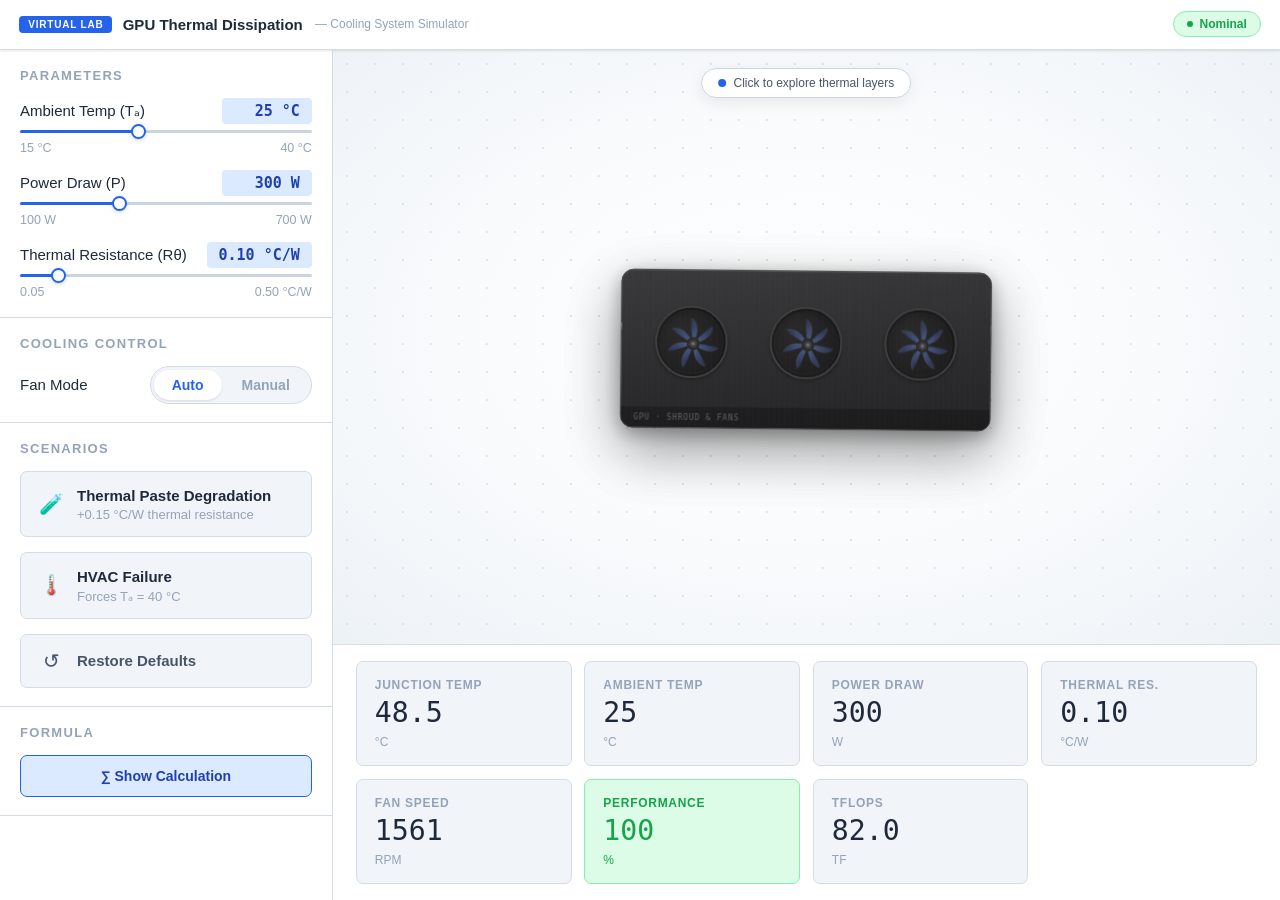
==== commit b6b5e107: "fixing formatting and visuals" ====
--- a/exp-GPU-heat-dissipation-dei/simulation/index.html
+++ b/exp-GPU-heat-dissipation-dei/simulation/index.html
@@ -20,7 +20,7 @@
 
 	<div class="app">
 
-		<!-- ═══ LEFT PANEL ═══ -->
+		<!-- LEFT PANEL -->
 		<aside class="left">
 
 			<div class="sect">
@@ -114,7 +114,7 @@
 					Click to explore thermal layers
 				</div>
 
-				<!-- ── ASSEMBLED VIEW ── -->
+				<!-- ASSEMBLED VIEW -->
 				<div class="gpu-scene" id="assembledScene">
 					<div class="gpu-card" id="gpuCard">
 						<div class="fan-area">
@@ -141,7 +141,7 @@
 					</div>
 				</div>
 
-				<!-- ── EXPLODED VIEW ── -->
+				<!-- EXPLODED VIEW -->
 				<div class="exploded-scene" id="explodedScene">
 
 					<!-- Layer 1: Shroud + Fans (same look as assembled) -->
@@ -275,8 +275,6 @@
 						id="dvR">—</span><span class="dc-unit">°C/W</span></div>
 				<div class="dc" id="dcFan"><span class="dc-lbl">Fan Speed</span><span class="dash-v"
 						id="dvFan">—</span><span class="dc-unit">RPM</span></div>
-				<div class="dc" id="dcEff"><span class="dc-lbl">Cooling Eff.</span><span class="dash-v"
-						id="dvEff">—</span><span class="dc-unit">%</span></div>
 				<div class="dc" id="dcPerf"><span class="dc-lbl">Performance</span><span class="dash-v"
 						id="dvPerf">—</span><span class="dc-unit">%</span></div>
 				<div class="dc" id="dcTF"><span class="dc-lbl">TFLOPS</span><span class="dash-v" id="dvTF">—</span><span
@@ -286,857 +284,7 @@
 		</div>
 	</div>
 
-	<script>
-		// ══════════════════════════════════════
-		//  GLOBAL STATE  (single source of truth for the whole simulation)
-		//  All values live here. To change a default, edit the number next to
-		//  the key. To add a new feature, add a key here first.
-		// ══════════════════════════════════════
-		const S = {
-			// ── Sliders / user inputs ──────────────────────────────────────
-			Ta: 25,          // Ambient temperature °C  (slider range 15-40)
-			P: 300,          // GPU power draw in Watts  (slider range 100-700)
-			R: 0.10,         // Base thermal resistance °C/W  (slider range 0.05-0.50)
-			fanMode: 'auto', // 'auto' = fan speed computed from Tj; 'manual' = user slider
-			fanPct: 50,      // Fan duty-cycle 0-100%.  In auto mode this is overwritten each frame.
-
-			// ── Scenario toggles ───────────────────────────────────────────
-			paste: false,    // true = thermal paste is degraded (+0.15 °C/W resistance)
-			hvac: false,     // true = HVAC failure forces Ta = 40 °C
-			calc: false,     // true = show the formula overlay panel
-
-			// ── Exploded-view state ────────────────────────────────────────
-			exploded: false, // Whether we are currently in exploded mode
-			explodeProg: 0,  // 0 = fully assembled, 1 = fully exploded.
-			// Used by heat particles and fan speed suppression.
-
-			// ── Temperature model ──────────────────────────────────────────
-			targetTj: 45,    // Instantaneous Tj from the formula (no inertia).
-			// Change the formula in computeTarget() to affect this.
-			currentTj: 45,   // Displayed temperature — lerps toward targetTj each frame.
-			// Increase the lerp factor (0.025) for faster response.
-			effP: 300,       // Effective power after thermal throttling
-			baseR: 0.10,     // R including paste degradation penalty
-			effR: 0.10,      // R after fan-cooling reduction
-			throttle: false, // true when Tj > 85 °C — triggers performance cut
-
-			// ── Fan animation ──────────────────────────────────────────────
-			fanAngle: 0,         // Current blade rotation angle in radians
-			fanCurrentRPM: 0,    // Actual RPM after momentum smoothing.
-			// Raise the lerp factor (0.06) to make fans respond faster.
-			fanTargetRPM: 0,     // RPM the fan is trying to reach this frame
-
-			// ── GPU float / camera ─────────────────────────────────────────
-			floatT: 0,           // Time accumulator for the sine-based floating animation.
-			// Change dt multiplier (0.65) to speed up / slow down drift.
-			cameraZoom: 1.0,     // Current scale applied on top of --gs.  Lerps each frame.
-			cameraZoomTarget: 1.0, // Target scale. Set to 1.06 on explode, 1.0 on close.
-
-			// ── Heat particles ─────────────────────────────────────────────
-			particles: [],   // Array of active heat particle objects
-			hvacTint: 0,     // 0-1 redness of the HVAC failure overlay
-
-			// ── Misc ───────────────────────────────────────────────────────
-			hintGone: false, // Whether the "click to explore" hint has been dismissed
-			MAX_TF: 82,      // Peak TFLOPS at 100% performance (change for a different GPU)
-
-			// ── Thermal propagation (layer heat lag) ──────────────────────
-			pasteHeat: 0,    // Heat that has reached the paste layer (lags behind die).
-			// Drives paste colour. Increase lerp factor (0.022) to speed up.
-			heatsinkHeat: 0, // Heat that has reached the heatsink (lags behind paste).
-			// Drives the centre-hot fin gradient.
-			diePulseT: 0,    // Time accumulator for the high-temp die glow pulse
-
-			// ── Paste degradation animation ────────────────────────────────
-			pasteProgress: 0, // 0 = pristine, 1 = fully cracked.
-			// Animated to 1 when paste is toggled on.
-		};
-
-		// ══════════════════════════════════════
-		//  INIT HEATSINK FINS
-		//  Dynamically creates 36 <div class="hs-fin"> elements inside #hsFinsRow.
-		//  Change 36 to add more or fewer fins — affects density and heat gradient detail.
-		//  Each fin's colour is updated every display frame in updateDisplay().
-		// ══════════════════════════════════════
-		const hsFinsRow = document.getElementById('hsFinsRow');
-		for (let i = 0; i < 36; i++) { const f = document.createElement('div'); f.className = 'hs-fin'; hsFinsRow.appendChild(f); }
-
-		// ══════════════════════════════════════
-		//  INIT DIE CELLS
-		//  Creates an 6×3 grid of cells inside #dieCells (used in the exploded die view).
-		//  Cells are coloured based on distance from the die centre in updateDisplay().
-		//  Increase 18 (and adjust the grid CSS) for finer resolution.
-		// ══════════════════════════════════════
-		const dieCells = document.getElementById('dieCells');
-		for (let i = 0; i < 18; i++) { const c = document.createElement('div'); c.className = 'die-cell'; dieCells.appendChild(c); }
-
-		// ══════════════════════════════════════
-		//  COLOR HELPERS
-		//  tempColor()    → returns a CSS colour string for a given Tj (step-based, used for
-		//                   UI badges, borders, etc.).
-		//  tempColorHex() → smooth interpolated hex colour across temperature stops.
-		//                   Used for die glow, particles, dashboard cells.
-		//  To change the colour thresholds edit the stops arrays below.
-		//  lerpColor()    → pure utility: linearly interpolates between two hex colours.
-		// ══════════════════════════════════════
-		function tempColor(tj) {
-			// Step thresholds: change numbers to shift when each colour kicks in
-			if (tj < 50) return '#2563EB'; // cool — blue
-			if (tj < 65) return '#16A34A'; // warm  — green
-			if (tj < 78) return '#D97706'; // hot   — amber
-			if (tj < 90) return '#EA580C'; // very hot — orange
-			return '#DC2626';              // critical — red
-		}
-		function tempColorHex(tj) {
-			// Smooth gradient stops [°C, hexColour].  Add or move stops for finer control.
-			const stops = [
-				[40, '#2563EB'], [60, '#16A34A'], [78, '#D97706'], [90, '#EA580C'], [100, '#DC2626']
-			];
-			for (let i = 0; i < stops.length - 1; i++) {
-				if (tj <= stops[i + 1][0]) {
-					// How far between this stop and the next (0-1)
-					const t = (tj - stops[i][0]) / (stops[i + 1][0] - stops[i][0]);
-					return lerpColor(stops[i][1], stops[i + 1][1], t);
-				}
-			}
-			return '#DC2626'; // above max stop
-		}
-		function lerpColor(a, b, t) {
-			// Splits both hex colours into R/G/B, interpolates each channel, rejoins.
-			const ar = parseInt(a.slice(1, 3), 16), ag = parseInt(a.slice(3, 5), 16), ab = parseInt(a.slice(5, 7), 16);
-			const br = parseInt(b.slice(1, 3), 16), bg = parseInt(b.slice(3, 5), 16), bb = parseInt(b.slice(5, 7), 16);
-			return '#' + [ar + (br - ar) * t, ag + (bg - ag) * t, ab + (bb - ab) * t].map(v => Math.round(v).toString(16).padStart(2, '0')).join('');
-		}
-
-		// ══════════════════════════════════════
-		//  FAN CANVAS RENDERER
-		//  Draws a top-down view of a single fan onto a <canvas> element.
-		//  drawFan()       — entry point; handles motion blur then draws hub + bolt.
-		//  drawFanBlades() — draws the 7 curved airfoil blades.
-		//
-		//  To change fan appearance:
-		//    blurAmt  — raise to increase motion-blur streak length
-		//    blades   — change 7 to use a different blade count
-		//    bezier control points — tweak the curve shape of each blade
-		//    blade gradient stops — change colours / tints based on tempPct
-		// ══════════════════════════════════════
-		function drawFan(ctx, cx, cy, r, angle, blurAmt, tempPct) {
-			const w = ctx.canvas.width, h = ctx.canvas.height;
-			ctx.clearRect(0, 0, w, h);
-
-			// Motion blur: draw the same blades multiple times at slightly earlier angles,
-			// each pass fainter.  More passes = smoother blur but more CPU cost.
-			// Change blurAmt * 12 to control max pass count.
-			const blurPasses = Math.max(1, Math.floor(blurAmt * 12));
-			const alphaStep = 1 / blurPasses;
-
-			for (let pass = 0; pass < blurPasses; pass++) {
-				// Each pass is rotated 0.28*blurAmt radians behind the current frame
-				const a = angle - pass * 0.28 * blurAmt;
-				ctx.globalAlpha = alphaStep * (1 - pass * 0.06);
-				drawFanBlades(ctx, cx, cy, r, a, tempPct);
-			}
-			ctx.globalAlpha = 1;
-
-			// Central hub — radial gradient from grey to near-black
-			const hubR = r * 0.2; // Change 0.2 to resize the hub relative to the fan
-			const hg = ctx.createRadialGradient(cx, cy, 0, cx, cy, hubR);
-			hg.addColorStop(0, '#5A5A5A'); hg.addColorStop(1, '#1C1C1C');
-			ctx.beginPath(); ctx.arc(cx, cy, hubR, 0, Math.PI * 2); ctx.fillStyle = hg; ctx.fill();
-			ctx.beginPath(); ctx.arc(cx, cy, hubR, 0, Math.PI * 2);
-			ctx.strokeStyle = 'rgba(255,255,255,0.08)'; ctx.lineWidth = 1; ctx.stroke();
-			// Tiny center bolt highlight
-			ctx.beginPath(); ctx.arc(cx, cy, r * 0.05, 0, Math.PI * 2);
-			ctx.fillStyle = 'rgba(200,200,200,0.25)'; ctx.fill();
-		}
-
-		function drawFanBlades(ctx, cx, cy, r, angle, tempPct) {
-			const blades = 7; // Number of blades — change this to add/remove blades
-			const temp01 = Math.max(0, Math.min(1, tempPct)); // 0=cool 1=hot (drives colour shift)
-			for (let i = 0; i < blades; i++) {
-				const ba = angle + i * (Math.PI * 2 / blades); // evenly space blades around 360°
-				ctx.save(); ctx.translate(cx, cy); ctx.rotate(ba);
-
-				// Blade colour: interpolates from cool blue → warm orange as tempPct rises
-				const g = ctx.createLinearGradient(0, 0, r * 0.62, -r * 0.48);
-				const alpha = 0.72;
-				g.addColorStop(0, `rgba(${100 + Math.round(temp01 * 80)},${150 - Math.round(temp01 * 60)},${220 - Math.round(temp01 * 80)},${alpha})`);
-				g.addColorStop(0.5, `rgba(${80 + Math.round(temp01 * 70)},${120 - Math.round(temp01 * 50)},${200 - Math.round(temp01 * 80)},${alpha * 0.8})`);
-				g.addColorStop(1, `rgba(${60 + Math.round(temp01 * 60)},${90 - Math.round(temp01 * 30)},${170 - Math.round(temp01 * 70)},${alpha * 0.5})`);
-
-				// Blade shape: cubic bezier forming a curved airfoil
-				// Adjust the control points to change blade sweep / curvature
-				ctx.beginPath();
-				ctx.moveTo(0, 0);
-				ctx.bezierCurveTo(r * 0.1, -r * 0.05, r * 0.55, -r * 0.06, r * 0.62, -r * 0.48);
-				ctx.bezierCurveTo(r * 0.58, -r * 0.52, r * 0.12, -r * 0.13, 0, 0);
-				ctx.fillStyle = g; ctx.fill();
-
-				// Subtle highlight stroke along the leading edge
-				ctx.beginPath();
-				ctx.moveTo(0, 0);
-				ctx.bezierCurveTo(r * 0.1, -r * 0.05, r * 0.55, -r * 0.06, r * 0.62, -r * 0.48);
-				ctx.strokeStyle = `rgba(180,210,255,0.25)`; ctx.lineWidth = 0.7; ctx.stroke();
-				ctx.restore();
-			}
-		}
-
-		// ══════════════════════════════════════
-		//  AIRFLOW STREAMLINES
-		//  Draws animated wavy lines over the heatsink canvas to visualise
-		//  airflow velocity.  More lines / faster motion = higher fan RPM.
-		//
-		//  To tune visuals:
-		//    14          — number of lines; raise for denser flow
-		//    55 * dt     — horizontal advance speed; raise to move lines faster
-		//    wavAmp      — vertical wobble amplitude; raise for more turbulent look
-		//    0.11 * x    — wave frequency; raise for tighter sine ripples
-		//    rgba(96,165,250,...) — line colour; change for different airflow tint
-		// ══════════════════════════════════════
-		const afCtx = document.getElementById('airflowCanvas').getContext('2d');
-		let streamlines = [];
-		function initStreamlines() {
-			streamlines = [];
-			for (let i = 0; i < 14; i++) {
-				streamlines.push({
-					x: Math.random() * 420,       // starting X position (random across fin width)
-					y: 4 + Math.random() * 48,    // starting Y position (within fin height)
-					speed: 0,                     // current horizontal speed this frame
-					alpha: 0,                     // current opacity (fades in from 0)
-					wo: Math.random() * Math.PI * 2 // per-line wave phase offset for variety
-				});
-			}
-		}
-		initStreamlines();
-
-		function drawAirflow(rpm, dt) {
-			const ac = afCtx;
-			ac.clearRect(0, 0, 420, 56);
-			const speed = rpm / 3500; // Normalise RPM to 0-1.  Change 3500 to match max fan RPM.
-			if (speed < 0.02) return;  // Don't draw at very low RPM — avoids phantom flicker
-			streamlines.forEach(sl => {
-				// Advance position proportional to fan speed
-				sl.speed = speed * (1.2 + Math.random() * 0.5);
-				sl.x += sl.speed * 55 * dt;
-				// Fade opacity up to a cap that scales with speed (faster = more visible)
-				sl.alpha = Math.min(speed * 0.8, sl.alpha + dt * 1.8);
-				// Wrap: when a line exits the right, re-enter from the left at a random height
-				if (sl.x > 435) { sl.x = Math.random() * -30; sl.y = 4 + Math.random() * 48; sl.alpha = 0; }
-				ac.save();
-				ac.globalAlpha = sl.alpha;
-				ac.beginPath();
-				const wavAmp = 1.5 + speed * 4; // Amplitude: more turbulence at higher RPM
-				ac.moveTo(sl.x, sl.y);
-				// Draw 13-point sine approximation for the wavy line
-				for (let dx = 0; dx <= 26; dx += 2) {
-					ac.lineTo(sl.x + dx, sl.y + Math.sin((sl.x + dx) * 0.11 + sl.wo + sl.speed * 2) * wavAmp);
-				}
-				// Line colour opacity also scales with speed
-				ac.strokeStyle = `rgba(96,165,250,${0.45 + speed * 0.35})`;
-				ac.lineWidth = 0.9 + speed * 0.6; // Thicker lines at higher RPM
-				ac.stroke();
-				ac.restore();
-			});
-		}
-
-		// ══════════════════════════════════════
-		//  HEAT PARTICLE CANVAS  &  RESPONSIVE SCALE
-		//  heatCanvas is a full-viewport overlay where rising heat particles are drawn.
-		//  computeGpuScale() calculates --gs (a CSS variable) so the GPU scenes
-		//  scale to fit any screen size without changing the underlying px values.
-		//
-		//  To tune particles:
-		//    0.28           — spawn probability per frame; raise for more particles
-		//    intensity      — derived from (Tj-45)/70; raise 45 to start earlier, 70 for slower ramp
-		//    vy range       — rise speed; increase upper bound for faster particles
-		//    r range        — radius; change 1.5/2.5 for smaller/larger dots
-		//    decay range    — lifespan; lower = shorter trails
-		//  To tune scale:
-		//    540 / 520      — reference scene width/height the scale is based on
-		//    0.3 / 2.0      — min/max --gs; prevent GPU being too tiny or too huge
-		// ══════════════════════════════════════
-		const hc = document.getElementById('heatCanvas');
-		const hctx = hc.getContext('2d');
-		function resizeCanvas() {
-			// Keep the canvas resolution in sync with the viewport (called on every resize)
-			const vp = document.getElementById('vp');
-			hc.width = vp.clientWidth; hc.height = vp.clientHeight;
-		}
-		function computeGpuScale() {
-			// Fit the GPU scene to the available viewport area.
-			// In exploded mode the scene is 540×520 px; in assembled it's ~420×180.
-			// We size for the exploded scene so the GPU never clips.
-			const vp = document.getElementById('vp');
-			// Use generous padding (80px) so all layers (especially PCB at bottom) remain visible
-			const s = Math.min((vp.clientWidth - 80) / 540, (vp.clientHeight - 100) / 560);
-			document.documentElement.style.setProperty('--gs', Math.max(0.25, Math.min(1.8, s)).toFixed(3));
-		}
-		window.addEventListener('resize', () => { resizeCanvas(); computeGpuScale(); });
-		resizeCanvas(); computeGpuScale();
-
-		function spawnHeatParticle() {
-			// Only spawn when the GPU is exploded (particles float above the visible die)
-			if (S.explodeProg < 0.4) return;
-			// Anchor particles to the centre-top of the die element in viewport coords
-			const vp = document.getElementById('vp');
-			const vr = vp.getBoundingClientRect();
-			const die = document.getElementById('elDie');
-			const dr = die.getBoundingClientRect();
-			const cx = (dr.left + dr.right) / 2 - vr.left;
-			const cy = dr.top - vr.top;
-			// intensity 0-1 based on how hot the die is (0 at 45°C, 1 at 115°C)
-			const intensity = Math.max(0, (S.currentTj - 45) / 70);
-			if (intensity < 0.02 || Math.random() > 0.28) return; // throttle spawn rate
-			S.particles.push({
-				x: cx + (Math.random() - 0.5) * 120, // scatter horizontally across die width
-				y: cy,
-				vy: -(0.5 + Math.random() * 1.4) * intensity, // rise speed scales with heat
-				vx: (Math.random() - 0.5) * 0.6,              // slight horizontal drift
-				life: 1,                                       // fades from 1 to 0
-				decay: 0.013 + Math.random() * 0.01,           // lifespan variance
-				r: 1.5 + Math.random() * 2.5,                  // radius variance
-				color: tempColorHex(S.currentTj),              // colour matches die temp
-			});
-		}
-		function drawHeatParticles() {
-			hctx.clearRect(0, 0, hc.width, hc.height);
-			S.particles = S.particles.filter(p => p.life > 0); // remove dead particles
-			S.particles.forEach(p => {
-				p.x += p.vx; p.y += p.vy; p.life -= p.decay;  // advance position, age particle
-				hctx.save(); hctx.globalAlpha = p.life * 0.55; // fade out as life drops
-				hctx.beginPath(); hctx.arc(p.x, p.y, p.r, 0, Math.PI * 2);
-				hctx.fillStyle = p.color; hctx.fill();
-				hctx.restore();
-			});
-		}
-
-		// ══════════════════════════════════════
-		//  THERMAL COMPUTE  (called every 200 ms)
-		//  Implements: Tj = Ta + P × Rθ_eff
-		//  where Rθ_eff = base_R × (1 - fan_reduction)
-		//
-		//  Key tuning knobs:
-		//    0.15   — extra resistance added by degraded paste (in °C/W)
-		//    0.38   — max fan cooling reduction (38% at 100% fan speed)
-		//    2.2    — auto-fan ramp rate: lower = less aggressive fan curve
-		//    85 °C  — thermal throttle onset; change to match a different GPU TDP limit
-		//    0.92   — efficiency factor when throttling (GPU can only use 92% of headroom)
-		//    0.025  — thermal inertia lerp factor; raise toward 1.0 for instant response
-		// ══════════════════════════════════════
-		function computeTarget() {
-			const Ta = S.hvac ? 40 : S.Ta; // HVAC failure overrides ambient to 40 °C
-			const R = S.R + (S.paste ? 0.15 : 0); // degraded paste adds 0.15 °C/W
-			// Auto fan: ramp from 20% at 28 °C to 100% at ~73 °C
-			if (S.fanMode === 'auto') S.fanPct = Math.max(20, Math.min(100, (S.currentTj - 28) * 2.2));
-			// Effective thermal resistance reduced by fan cooling
-			const effR = R * (1 - (S.fanPct / 100) * 0.38);
-			let Tj = Ta + S.P * effR; // Newton's cooling law: Tj = Ta + P×Rθ
-			let throttle = false, effP = S.P;
-			// Thermal throttle: if Tj would exceed 85 °C, reduce power until it fits
-			if (Tj > 85) { throttle = true; effP = S.P * (85 / Tj) * 0.92; Tj = Ta + effP * effR; }
-			S.targetTj = Tj; S.throttle = throttle; S.effP = effP; S.effR = effR;
-			S.baseR = R;
-			// Thermal inertia: currentTj creeps toward target each tick.  0.025 ≈ 1.5 s lag.
-			S.currentTj += (S.targetTj - S.currentTj) * 0.025;
-		}
-
-		function updateDisplay() {
-			const Tj = S.currentTj;
-			const Ta = S.hvac ? 40 : S.Ta;
-			const fanRPM = Math.round(S.fanPct * 35);
-			const cooling = Math.round(Math.max(0, Math.min(100, (1 - (Tj - Ta) / (S.P * 0.45)) * 100)));
-			const perf = S.throttle ? Math.round((S.effP / S.P) * 100) : 100;
-			const tflops = (S.MAX_TF * perf / 100).toFixed(1);
-
-			updateDash('Tj', Tj.toFixed(1), Tj > 95 ? 'crit' : Tj > 85 ? 'hot' : Tj > 70 ? 'warn' : '');
-			updateDash('Ta', Ta.toFixed(0), (S.hvac || S.Ta >= 38) ? 'warn' : '');
-			updateDash('P', S.effP.toFixed(0), S.throttle ? 'warn' : '');
-			updateDash('R', S.baseR.toFixed(2), S.paste ? 'warn' : '');
-			updateDash('Fan', fanRPM, '');
-			updateDash('Eff', Math.max(0, cooling), cooling > 70 ? 'good' : cooling > 50 ? '' : 'warn');
-			updateDash('Perf', perf, perf < 80 ? 'warn' : 'good');
-			updateDash('TF', tflops, perf < 80 ? 'warn' : '');
-
-			const pill = document.getElementById('statusPill'), stxt = document.getElementById('statusTxt');
-			if (Tj > 95) { pill.className = 'hd-pill pill-crit'; stxt.textContent = 'Critical'; }
-			else if (Tj > 85) { pill.className = 'hd-pill pill-hot'; stxt.textContent = 'Throttling'; }
-			else if (Tj > 75) { pill.className = 'hd-pill pill-warn'; stxt.textContent = 'Elevated'; }
-			else { pill.className = 'hd-pill pill-ok'; stxt.textContent = 'Nominal'; }
-
-			document.getElementById('vTa').textContent = (S.hvac ? 40 : S.Ta) + ' °C';
-			document.getElementById('vP').textContent = S.P + ' W';
-			document.getElementById('vR').textContent = S.baseR.toFixed(2) + ' °C/W';
-			document.getElementById('vFan').textContent = Math.round(S.fanPct) + '%';
-			if (S.hvac) document.getElementById('slTa').value = 40;
-
-			// HVAC tint
-			S.hvacTint += (S.hvac ? 0.07 : -0.07); S.hvacTint = Math.max(0, Math.min(1, S.hvacTint));
-			document.getElementById('hvacOverlay').style.background = `rgba(220,38,38,${S.hvacTint * 0.06})`;
-
-			// Thermal gradient across layers
-			const ht01 = Math.max(0, (Tj - 40) / 65);
-
-			// Die glow + pulse at high temperature
-			S.diePulseT += 0.018;
-			const pulse = S.currentTj > 90 ? (Math.sin(S.diePulseT * 7) * 0.5 + 0.5) : 0;
-			const dieCol = tempColorHex(Tj);
-			const pkg = document.getElementById('diePackage');
-			const glowSize = 12 + ht01 * 30 + pulse * 20;
-			const glowAlpha = Math.round(55 + pulse * 80).toString(16).padStart(2, '0');
-			pkg.style.boxShadow = `0 0 ${glowSize}px ${dieCol}${glowAlpha},0 2px 8px rgba(0,0,0,.18)`;
-			document.getElementById('dieSubstrate').style.background =
-				`linear-gradient(135deg,${mixDark(dieCol, 0.1 + ht01 * 0.45)},${mixDark(dieCol, 0.05 + ht01 * 0.35)})`;
-			document.getElementById('dieTempLbl').textContent = Tj.toFixed(1) + '°C';
-			document.getElementById('dieTempLbl').style.color = dieCol;
-
-			// Die cells heatmap
-			document.querySelectorAll('.die-cell').forEach((c, i) => {
-				const row = Math.floor(i / 6), col = i % 6;
-				const dx = col - 2.5, dy = row - 1;
-				const dist = Math.sqrt(dx * dx + dy * dy);
-				const heat = Math.max(0, 1 - dist / 3.2);
-				const cr = Math.round(ht01 * 150 * heat), ca = 0.12 + heat * 0.25 * ht01;
-				c.style.background = `rgba(${255 - cr},${80 - cr / 2},${20},${ca + 0.06})`;
-			});
-
-			// Heat propagates: die → paste → heatsink (lagged thermal conduction)
-			S.pasteHeat += (ht01 * 0.82 - S.pasteHeat) * 0.022;
-			S.heatsinkHeat += (S.pasteHeat * 0.70 - S.heatsinkHeat) * 0.016;
-
-			// Paste color driven by pasteHeat (lags behind die)
-			const pH = S.pasteHeat;
-			if (!S.paste) document.getElementById('pasteTrack').style.background =
-				`linear-gradient(90deg,#E8E8D0,rgba(${200 + Math.round(pH * 55)},${200 - Math.round(pH * 40)},${160 - Math.round(pH * 55)},1),#E8E8D0)`;
-
-			// Heatsink: CENTER-HOT gradient — heat spreads outward from die contact
-			const fins = document.querySelectorAll('.hs-fin');
-			const nFins = fins.length;
-			fins.forEach((f, i) => {
-				const centerDist = Math.abs(i / (nFins - 1) - 0.5) * 2; // 0=center 1=edge
-				const finHeat = S.heatsinkHeat * (1 - centerDist * 0.58);
-				if (finHeat > 0.03) {
-					const rr = Math.round(168 + finHeat * 75), gg = Math.round(180 - finHeat * 65), bb = Math.round(195 - finHeat * 95);
-					const alt = i % 2;
-					f.style.background = `linear-gradient(180deg,rgb(${rr + alt * 5},${gg + alt * 3},${bb + alt * 3}) 0%,rgb(${rr + 14},${gg + 6},${bb - 10}) 45%,rgb(${rr + alt * 5},${gg + alt * 3},${bb + alt * 3}) 100%)`;
-				} else { f.style.background = ''; }
-			});
-
-			if (S.calc) updateCalcBox();
-		}
-
-		function mixDark(hex, t) {
-			const r = parseInt(hex.slice(1, 3), 16), g = parseInt(hex.slice(3, 5), 16), b = parseInt(hex.slice(5, 7), 16);
-			return '#' + [Math.round(r * t), Math.round(g * t), Math.round(b * t)].map(v => v.toString(16).padStart(2, '0')).join('');
-		}
-
-		function updateDash(key, val, cls) {
-			document.getElementById('dv' + key).textContent = val;
-			document.getElementById('dc' + key).className = 'dc' + (cls ? ' ' + cls : '');
-		}
-
-		// ══════════════════════════════════════
-		//  PASTE VISUAL  (animated degradation)
-		// ══════════════════════════════════════
-		// Heights of each paste segment (1=full, low=gap/crack)
-		const PASTE_HEIGHTS = [0.9, 0.3, 1, 0.5, 0.8, 0.15, 0.95, 0.6, 0.25, 1, 0.7, 0.35, 0.85, 0.5, 0.2, 0.75];
-		let _pasteDivs = [];
-
-		function buildPasteVisual() {
-			const pt = document.getElementById('pasteTrack');
-			pt.innerHTML = '';
-			_pasteDivs = [];
-			const segs = PASTE_HEIGHTS.length;
-			const sw = 100 / segs;
-			PASTE_HEIGHTS.forEach((h, i) => {
-				const d = document.createElement('div');
-				d.style.cssText = `position:absolute;left:${i * sw + 0.1}%;bottom:0;width:${sw - 0.5}%;height:0%;border-radius:1px 1px 0 0;transition:height 0.08s,background 0.3s`;
-				pt.appendChild(d);
-				_pasteDivs.push({ el: d, targetH: h });
-			});
-		}
-
-		function updatePasteVisual(progress) {
-			const pt = document.getElementById('pasteTrack');
-			if (progress < 0.01) {
-				// Pristine: solid gradient, no segments visible
-				pt.style.background = '';
-				pt.style.backgroundImage = 'linear-gradient(90deg,#E8E8D0,#F0F0E0,#E8E8D0)';
-				_pasteDivs.forEach(p => { p.el.style.height = '0%'; p.el.style.background = 'transparent'; });
-				return;
-			}
-			pt.style.backgroundImage = '';
-			pt.style.background = '#EAE4CC';
-			_pasteDivs.forEach(({ el, targetH }) => {
-				// Each segment grows in at slightly different times
-				const h = Math.min(targetH, progress * (1 + targetH * 0.4));
-				const col = targetH < 0.4 ? '#C8A060' : '#D8C890';
-				el.style.height = (h * 100) + '%';
-				el.style.background = col;
-				el.style.outline = targetH < 0.4 ? '1px solid rgba(220,100,0,.3)' : 'none';
-			});
-		}
-
-		// ══════════════════════════════════════
-		//  EXPLODE ANIMATION  (CSS-transition based)
-		// ══════════════════════════════════════
-		// Layer heights: Shroud=180, Heatsink=66, Paste=12, Die=80, PCB=66
-		// LAYER_POS defines assembled (ass) and exploded (exp) top values in px.
-		// "ass" positions stack all layers into the GPU card shape at screen centre.
-		// "exp" positions spread layers downward, centred in the 520 px scene:
-		//   Total column height = 180+15+66+15+12+15+80+15+66 = 464 px
-		//   Top margin = (520-464)/2 = 28 px  →  bottom = 492 px  (all within scene)
-		//
-		//   Layer    h    exp-top  exp-bot  gap
-		//   Shroud  180    28       208      —
-		//   HS       66   223       289     15px
-		//   Paste    12   304       316     15px
-		//   Die      80   331       411     15px
-		//   PCB      66   426       492     15px
-		const LAYER_POS = {
-			elShroud: { ass: 190, exp: 20 },
-			elHeatsink: { ass: 252, exp: 215 },
-			elPaste: { ass: 274, exp: 285 },
-			elDie: { ass: 240, exp: 310 },
-			elPCB: { ass: 247, exp: 410 },
-		};
-		// Snap all layers to assembled positions on page load
-		Object.keys(LAYER_POS).forEach(id => {
-			const el = document.getElementById(id);
-			if (el) { el.style.transition = 'none'; el.style.top = LAYER_POS[id].ass + 'px'; }
-		});
-		// Open stagger (ms): shroud first, deeper layers follow
-		// OPEN_DELAY / CLOSE_DELAY are kept as dead references for documentation.
-		// The 4-stage animateExplode() now uses hard-coded setTimeout delays instead.
-		const OPEN_DELAY = { elShroud: 0, elHeatsink: 90, elPaste: 170, elDie: 230, elPCB: 0 };
-		const CLOSE_DELAY = { elShroud: 260, elHeatsink: 160, elPaste: 70, elDie: 0, elPCB: 0 };
-
-		let _explodeTimers = []; // holds setTimeout IDs so they can be cancelled on re-click
-
-		// ══════════════════════════════════════════════════════════════════
-		//  animateExplode(target)
-		//  Orchestrates the 4-stage mechanical disassembly sequence.
-		//  target = 1 → open (assemble → explode)
-		//  target = 0 → close (explode → assemble)
-		//
-		//  Stage timings (open):           Stage timings (close):
-		//    0 ms    fans coast to stop       0 ms    die + paste collapse
-		//    400 ms  shroud lifts             750 ms  heatsink settles
-		//    1300 ms heatsink follows         1600 ms shroud lands
-		//    2150 ms paste + die reveal       2550 ms assembled shown
-		//
-		//  cubic-bezier(.34,1.56,.64,1) — "overshoot" easing:
-		//    the layer moves PAST its target then springs back, like a real
-		//    mechanical part settling.  To remove overshoot use (.22,1,.36,1).
-		//
-		//  To adjust timing: change the ms values in the setTimeout calls below.
-		//  To change the spread between layers: edit LAYER_POS exp values.
-		// ══════════════════════════════════════════════════════════════════
-		function animateExplode(target) {
-			_explodeTimers.forEach(t => clearTimeout(t));
-			_explodeTimers = [];
-			const es = document.getElementById('explodedScene');
-			const asc = document.getElementById('assembledScene');
-
-			if (target === 1) {
-				// ══ OPEN: PCB drops first ══
-				S.cameraZoomTarget = 1.06;
-				es.style.display = 'block';
-				es.style.opacity = '0';
-				es.style.transition = 'opacity 0.3s';
-				document.getElementById('elShroud').style.zIndex = '10';
-
-				// Snap all to perfectly centered assembled positions
-				Object.keys(LAYER_POS).forEach(id => {
-					const el = document.getElementById(id);
-					el.style.transition = 'none';
-					el.style.top = LAYER_POS[id].ass + 'px';
-				});
-				es.getBoundingClientRect(); // force reflow
-
-				asc.style.transition = 'opacity 0.35s';
-				asc.style.opacity = '0';
-				asc.style.pointerEvents = 'none';
-				es.style.opacity = '1';
-				S.explodeProg = 0.05;
-
-				// Stage 1 (50ms): PCB drops down first
-				_explodeTimers.push(setTimeout(() => {
-					const el = document.getElementById('elPCB');
-					el.style.transition = 'top 0.9s cubic-bezier(.34,1.56,.64,1)';
-					el.style.top = LAYER_POS.elPCB.exp + 'px';
-				}, 50));
-
-				// Stage 2 (400ms): Die & Paste move down
-				_explodeTimers.push(setTimeout(() => {
-					['elDie', 'elPaste'].forEach((id, i) => {
-						setTimeout(() => {
-							const el = document.getElementById(id);
-							el.style.transition = 'top 0.7s cubic-bezier(.34,1.56,.64,1)';
-							el.style.top = LAYER_POS[id].exp + 'px';
-						}, i * 150);
-					});
-				}, 400));
-
-				// Stage 3 (1000ms): Heatsink moves up
-				_explodeTimers.push(setTimeout(() => {
-					const el = document.getElementById('elHeatsink');
-					el.style.transition = 'top 0.9s cubic-bezier(.34,1.56,.64,1)';
-					el.style.top = LAYER_POS.elHeatsink.exp + 'px';
-				}, 1000));
-
-				// Stage 4 (1500ms): Shroud moves up
-				_explodeTimers.push(setTimeout(() => {
-					const el = document.getElementById('elShroud');
-					el.style.transition = 'top 0.9s cubic-bezier(.34,1.56,.64,1)';
-					el.style.top = LAYER_POS.elShroud.exp + 'px';
-				}, 1500));
-
-				// Labels + full prog
-				_explodeTimers.push(setTimeout(() => {
-					document.querySelectorAll('.exp-layer').forEach(l => l.classList.add('show-lbl'));
-					document.getElementById('dieTempLbl').style.opacity = '1';
-					S.explodeProg = 1;
-				}, 2200));
-
-			} else {
-				// ══ CLOSE: Reverse Assembly ══
-				document.querySelectorAll('.exp-layer').forEach(l => l.classList.remove('show-lbl'));
-				document.getElementById('dieTempLbl').style.opacity = '0';
-				S.cameraZoomTarget = 1.0;
-
-				// Stage 1 (0ms): Shroud settles
-				_explodeTimers.push(setTimeout(() => {
-					const el = document.getElementById('elShroud');
-					el.style.transition = 'top 0.85s cubic-bezier(.34,1.56,.64,1)';
-					el.style.top = LAYER_POS.elShroud.ass + 'px';
-				}, 0));
-
-				// Stage 2 (400ms): Heatsink settles
-				_explodeTimers.push(setTimeout(() => {
-					const el = document.getElementById('elHeatsink');
-					el.style.transition = 'top 0.85s cubic-bezier(.34,1.56,.64,1)';
-					el.style.top = LAYER_POS.elHeatsink.ass + 'px';
-				}, 400));
-
-				// Stage 3 (800ms): Die & Paste collapse
-				_explodeTimers.push(setTimeout(() => {
-					['elPaste', 'elDie'].forEach((id, i) => {
-						setTimeout(() => {
-							const el = document.getElementById(id);
-							el.style.transition = 'top 0.7s cubic-bezier(.34,1.56,.64,1)';
-							el.style.top = LAYER_POS[id].ass + 'px';
-						}, i * 100);
-					});
-				}, 800));
-
-				// Stage 4 (1200ms): PCB rises into place
-				_explodeTimers.push(setTimeout(() => {
-					const el = document.getElementById('elPCB');
-					el.style.transition = 'top 0.85s cubic-bezier(.34,1.56,.64,1)';
-					el.style.top = LAYER_POS.elPCB.ass + 'px';
-				}, 1200));
-
-				// Wait for all pieces to be perfectly hidden behind the shroud before cross-fading
-				_explodeTimers.push(setTimeout(() => {
-					asc.style.transition = 'opacity 0.45s';
-					asc.style.opacity = '1';
-					asc.style.pointerEvents = '';
-				}, 2050));
-
-				_explodeTimers.push(setTimeout(() => {
-					es.style.transition = 'opacity 0.3s';
-					es.style.opacity = '0';
-					S.explodeProg = 0;
-					setTimeout(() => { es.style.display = 'none'; }, 320);
-				}, 2100));
-			}
-		}
-		// easeOut: cubic ease-out curve (t³).  Used for manual RAF interpolations if needed.
-		function easeOut(t) { return 1 - Math.pow(1 - t, 3); }
-
-		// ══════════════════════════════════════
-		//  CALC BOX
-		//  Renders the Tj = Ta + P×R formula with live numbers into #cbFormula.
-		//  Only called when S.calc is true ("Show Calculation" button is on).
-		//  The colour of the result text is driven by tempColorHex() so it
-		//  matches the current heat state.
-		// ══════════════════════════════════════
-		function updateCalcBox() {
-			const Tj = S.currentTj, Ta = S.hvac ? 40 : S.Ta;
-			const col = tempColorHex(Tj);
-			document.getElementById('cbFormula').innerHTML =
-				`T<sub>j</sub> = T<sub>a</sub> + (P &times; R&theta;)<br>` +
-				`&nbsp;&nbsp;&nbsp;= ${Ta} + (${S.effP.toFixed(0)} &times; ${S.baseR.toFixed(2)})<br>` +
-				`&nbsp;&nbsp;&nbsp;= <strong style="color:${col}">${Tj.toFixed(1)} &deg;C</strong>` +
-				(S.throttle ? `<br><span style="color:#DC2626;font-size:11px;font-weight:400">&nbsp;&nbsp;&nbsp;⚠ Thermal throttle active</span>` : '');
-		}
-
-		// ══════════════════════════════════════
-		//  MAIN ANIMATION LOOP  (runs every frame via requestAnimationFrame)
-		//  This is the heartbeat of the simulation. Every visual that changes
-		//  continuously (fan spin, float, particles, airflow) is driven from here.
-		//
-		//  Compute rate  — thermal physics runs every 200 ms to avoid excessive CPU.
-		//  Float speed   — dt * 0.65. Lower = slower drift.
-		//  Camera zoom   — lerp factor 0.12. Lower = slower zoom transition.
-		//  Fan momentum  — lerp factor 0.06. Raise toward 1.0 for instant RPM.
-		// ══════════════════════════════════════
-		let lastTs = 0, lastCompute = 0;
-		function mainLoop(ts) {
-			// dt = seconds since last frame, clamped to 50 ms to avoid huge jumps after tab switch
-			const dt = Math.min((ts - lastTs) / 1000, 0.05); lastTs = ts;
-
-			// Run thermal physics + dashboard update at 5 Hz (every 200 ms)
-			if (ts - lastCompute > 200) { computeTarget(); updateDisplay(); lastCompute = ts; }
-
-			// ── GPU float + camera zoom ───────────────────────────
-			// ── GPU float + camera zoom ───────────────────────────
-			S.floatT += dt * 0.65; // advance float time accumulator
-			S.cameraZoom += (S.cameraZoomTarget - S.cameraZoom) * 0.12; // lerp zoom
-			const fp = 1 - Math.min(1, S.explodeProg * 8); // 1=assembled, 0=exploded
-			const float = Math.sin(S.floatT) * 6 * fp;          // vertical float ±6 px
-			const floatRot = Math.sin(S.floatT * 0.78) * 1.5 * fp; // gentle tilt ±1.5°
-			const gs = document.documentElement.style.getPropertyValue('--gs') || '1';
-			const totalScale = (parseFloat(gs) * S.cameraZoom).toFixed(3);
-
-			// Apply the EXACT same transform to both scenes so they overlap perfectly
-			const transformString = `translate(-50%,calc(-50% + ${float.toFixed(2)}px)) rotate(${floatRot.toFixed(2)}deg) scale(${totalScale})`;
-
-			document.getElementById('assembledScene').style.transform = transformString;
-			document.getElementById('explodedScene').style.transform = transformString;
-			// ── Fan momentum ──────────────────────────────────
-			S.fanTargetRPM = S.fanPct * 35; // 100% duty → 3500 RPM
-			S.fanCurrentRPM += (S.fanTargetRPM - S.fanCurrentRPM) * 0.06; // inertia
-			// Fans always spin — assembled and exploded. No speed suppression in exploded view.
-			S.fanAngle += (S.fanCurrentRPM / 3500) * 0.30 + 0.001;
-			const blur01 = Math.min(1, (S.fanCurrentRPM / 3500 - 0.15) / 0.75); // motion blur
-			const tempPct = Math.max(0, (S.currentTj - 40) / 65); // blade colour heat tint
-
-			// Draw all 3 assembled-view fans
-			[['fc1', 37], ['fc2', 37], ['fc3', 37]].forEach(([id, r]) => {
-				const c = document.getElementById(id); if (!c) return;
-				drawFan(c.getContext('2d'), r, r, r, S.fanAngle, Math.max(0, blur01), tempPct);
-			});
-			// Draw all 3 exploded-view fans (same angle and blur — continuous motion)
-			[['efc1', 37], ['efc2', 37], ['efc3', 37]].forEach(([id, r]) => {
-				const c = document.getElementById(id); if (!c) return;
-				drawFan(c.getContext('2d'), r, r, r, S.fanAngle, Math.max(0, blur01), tempPct);
-			});
-
-			// Airflow driven by actual (momentum-smoothed) fan RPM
-			drawAirflow(S.fanCurrentRPM, dt);
-
-			// Heat particles float up from the die when exploded and hot
-			spawnHeatParticle();
-			drawHeatParticles();
-
-			requestAnimationFrame(mainLoop);
-		}
-
-		// ══════════════════════════════════════
-		//  CONTROLS
-		//  All UI interaction handlers live here.
-		//  Each handler updates S state then calls computeTarget() + updateDisplay()
-		//  so the dashboard and visuals immediately reflect the change.
-		// ══════════════════════════════════════
-
-		// syncSlider: paints the filled-track gradient onto a range input.
-		// Change '#2563EB' to recolour the filled portion, '#CBD5E1' for the empty portion.
-		function syncSlider(el) {
-			const pct = (el.value - el.min) / (el.max - el.min) * 100;
-			el.style.background = `linear-gradient(90deg,#2563EB ${pct}%,#CBD5E1 ${pct}%)`;
-		}
-		// Wire up each range input on startup
-		['slTa', 'slP', 'slR', 'slFan'].forEach(id => {
-			const el = document.getElementById(id);
-			el.addEventListener('input', () => { syncSlider(el); onSlider(id); });
-			syncSlider(el); // paint initial gradient
-		});
-
-		// onSlider: maps each slider ID to its S field.
-		//   slR divides by 100 because slider is 5-50 but S.R is in decimal °C/W.
-		function onSlider(id) {
-			if (id === 'slTa' && !S.hvac) S.Ta = +document.getElementById('slTa').value;
-			if (id === 'slP') S.P = +document.getElementById('slP').value;
-			if (id === 'slR') S.R = document.getElementById('slR').value / 100;
-			if (id === 'slFan' && S.fanMode === 'manual') S.fanPct = +document.getElementById('slFan').value;
-			computeTarget(); updateDisplay();
-		}
-
-		// setFanMode: 'auto' = Tj-driven curve; 'manual' = slider-locked.
-		function setFanMode(m) {
-			S.fanMode = m;
-			document.getElementById('fanAutoBtn').className = 'tog-btn' + (m === 'auto' ? ' on' : '');
-			document.getElementById('fanManBtn').className = 'tog-btn' + (m === 'manual' ? ' on' : '');
-			document.getElementById('fanSlRow').style.display = m === 'manual' ? 'flex' : 'none';
-			computeTarget(); updateDisplay();
-		}
-
-		// togglePaste: adds 0.15 °C/W resistance penalty + renders cracked paste visual.
-		function togglePaste() {
-			S.paste = !S.paste;
-			document.getElementById('btnPaste').className = 'sc-btn' + (S.paste ? ' on-paste' : '');
-			buildPasteVisual();
-			computeTarget(); updateDisplay();
-		}
-
-		// toggleHvac: forces Ta = 40 °C to simulate cooling system failure.
-		function toggleHvac() {
-			S.hvac = !S.hvac;
-			document.getElementById('btnHvac').className = 'sc-btn' + (S.hvac ? ' on-hvac' : '');
-			if (S.hvac) { document.getElementById('slTa').value = 40; syncSlider(document.getElementById('slTa')); }
-			computeTarget(); updateDisplay();
-		}
-
-		// resetAll: returns every slider and toggle to its default state.
-		//   To change the default scenario, edit the literal values here.
-		function resetAll() {
-			S.Ta = 25; S.P = 300; S.R = 0.10; S.fanMode = 'auto'; S.fanPct = 50; S.paste = false; S.hvac = false;
-			['slTa', 'slP', 'slR'].forEach(id => {
-				const el = document.getElementById(id);
-				el.value = { slTa: 25, slP: 300, slR: 10 }[id]; syncSlider(el);
-			});
-			document.getElementById('btnPaste').className = 'sc-btn';
-			document.getElementById('btnHvac').className = 'sc-btn';
-			setFanMode('auto'); buildPasteVisual();
-			computeTarget(); updateDisplay();
-		}
-
-		// toggleCalc: shows/hides the live formula panel.
-		function toggleCalc() {
-			S.calc = !S.calc;
-			const btn = document.getElementById('calcBtn');
-			btn.className = 'calc-btn' + (S.calc ? ' on' : '');
-			btn.textContent = S.calc ? '✕ Hide Calculation' : '∑ Show Calculation';
-			const box = document.getElementById('calcBox');
-			if (S.calc) { box.classList.add('show'); updateCalcBox(); }
-			else box.classList.remove('show');
-		}
-
-		// handleClick: any click on the GPU viewport toggles the exploded view.
-		//   Clicks inside the formula panel or on sliders are ignored.
-		function handleClick(e) {
-			if (e.target.closest('#calcBox')) return;
-			if (e.target.closest('input')) return;
-			S.exploded = !S.exploded;
-			animateExplode(S.exploded ? 1 : 0);
-			if (!S.hintGone) {
-				S.hintGone = true;
-				const h = document.getElementById('clickHint');
-				h.classList.add('gone');
-				setTimeout(() => { h.style.display = 'none'; }, 700);
-			}
-		}
-		window.addEventListener('resize', () => { resizeCanvas(); });
-
-		// ══════════════════════════════════════
-		//  INIT
-		// ══════════════════════════════════════
-		buildPasteVisual();
-		computeTarget();
-		updateDisplay();
-		requestAnimationFrame(mainLoop);
-	</script>
+
 
 	<script src="./js/main.js"></script>
 </body>
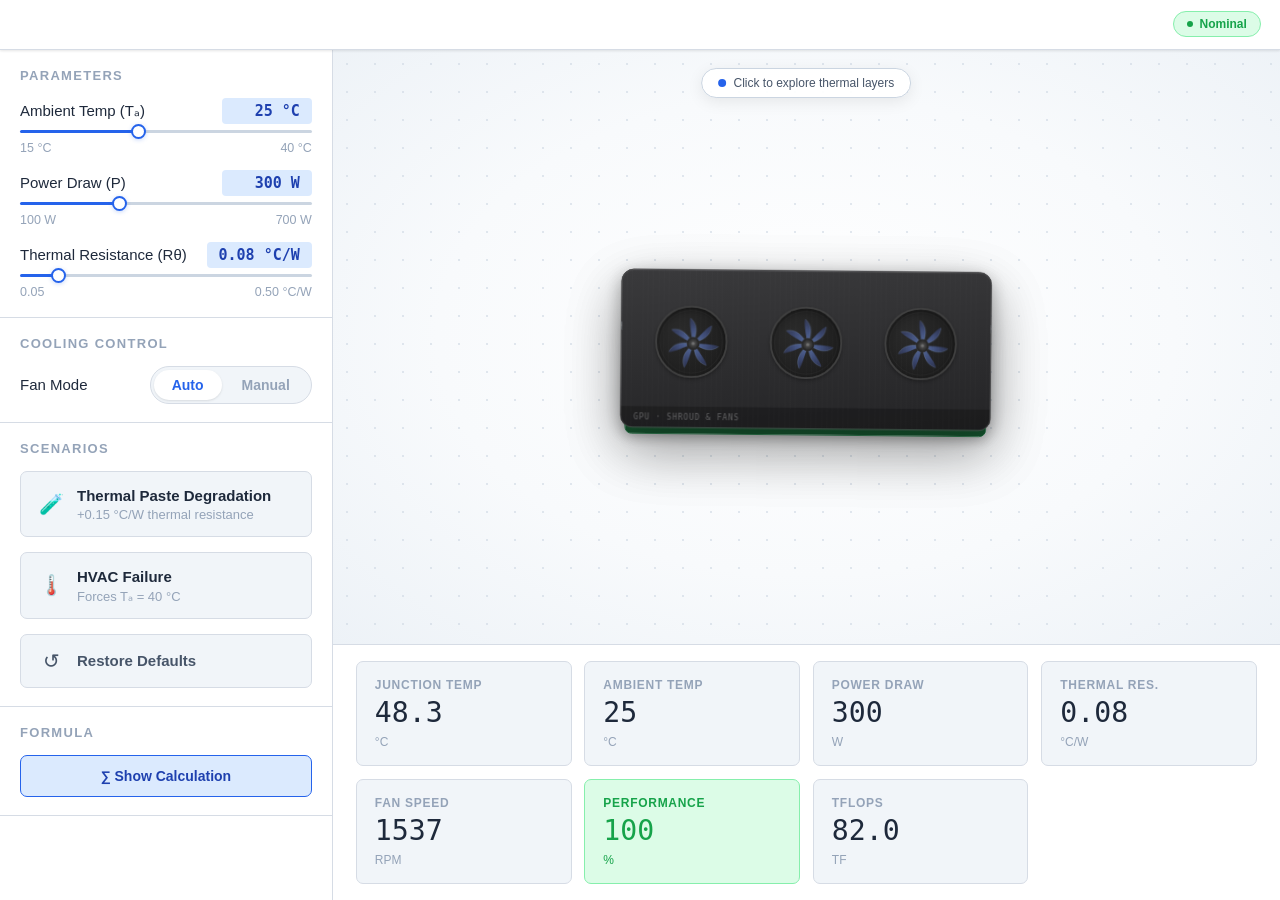
==== commit 1465829f: "fixing ribbons" ====
--- a/exp-GPU-heat-dissipation-dei/simulation/index.html
+++ b/exp-GPU-heat-dissipation-dei/simulation/index.html
@@ -9,9 +9,6 @@
 <body>
 
 	<header class="hd">
-		<span class="hd-badge">Virtual Lab</span>
-		<span class="hd-title">GPU Thermal Dissipation</span>
-		<span class="hd-sub">— Cooling System Simulator</span>
 		<div class="hd-pill pill-ok" id="statusPill">
 			<span class="pill-dot"></span>
 			<span id="statusTxt">Nominal</span>
--- a/exp-GPU-heat-dissipation-dei/simulation/css/main.css
+++ b/exp-GPU-heat-dissipation-dei/simulation/css/main.css
@@ -903,7 +903,7 @@
 /* — PCB LAYER — */
 .el-pcb-wrap {
     width: 410px;
-    height: 66px;
+    height: 130px;
     background: linear-gradient(180deg, #1A5C35 0%, #14532D 100%);
     border-radius: 8px;
     border: 1px solid #1A6B3C;
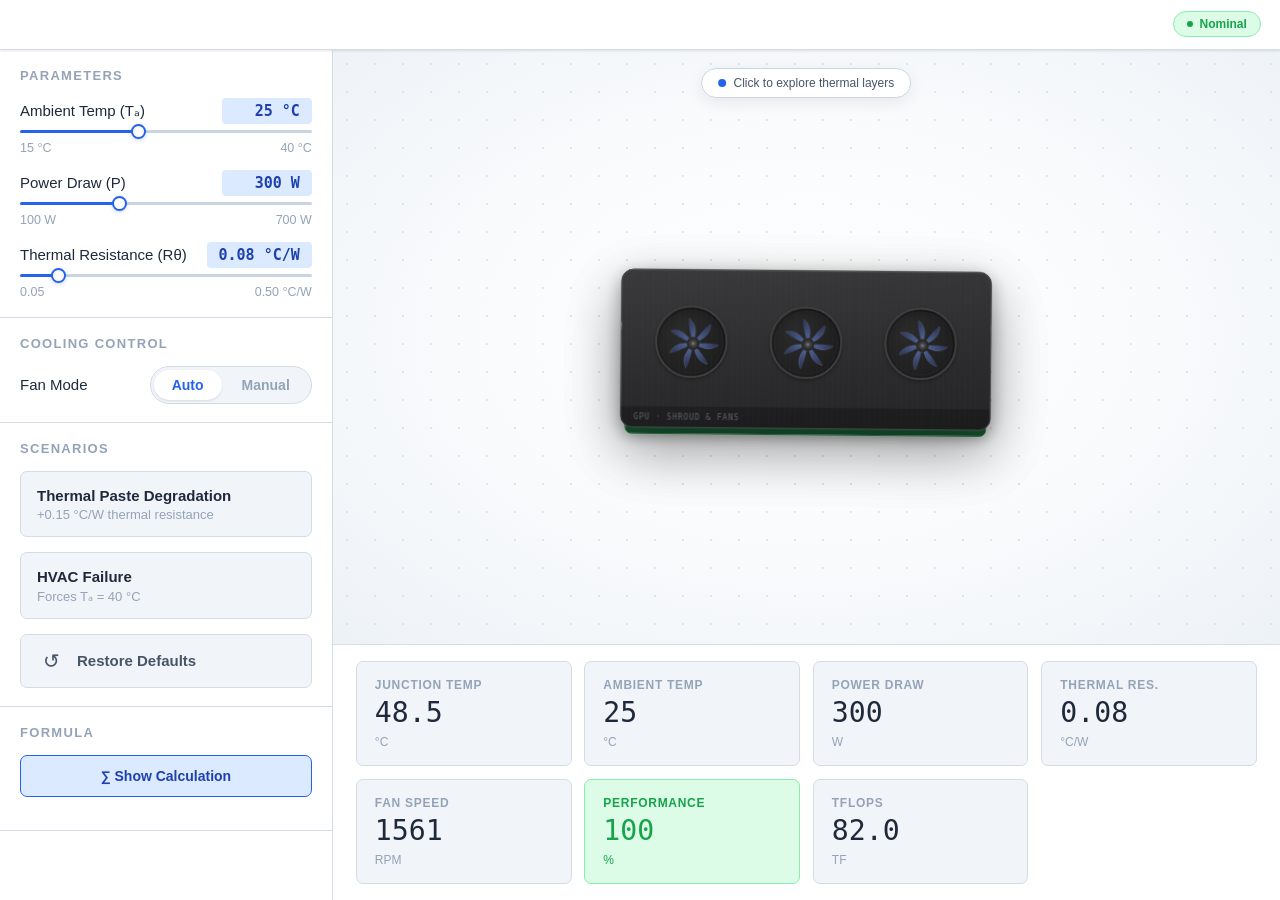
==== commit cf96118b: "updated the gpu-die-experiment" ====
--- a/exp-GPU-heat-dissipation-dei/simulation/index.html
+++ b/exp-GPU-heat-dissipation-dei/simulation/index.html
@@ -70,14 +70,14 @@
 			<div class="sect">
 				<div class="sect-title">Scenarios</div>
 				<button class="sc-btn" id="btnPaste" onclick="togglePaste()">
-					<span class="sc-ico">🧪</span>
+
 					<div>
 						<div class="sc-name">Thermal Paste Degradation</div>
 						<div class="sc-sub">+0.15 °C/W thermal resistance</div>
 					</div>
 				</button>
 				<button class="sc-btn" id="btnHvac" onclick="toggleHvac()">
-					<span class="sc-ico">🌡️</span>
+
 					<div>
 						<div class="sc-name">HVAC Failure</div>
 						<div class="sc-sub">Forces Tₐ = 40 °C</div>
@@ -94,6 +94,9 @@
 			<div class="sect">
 				<div class="sect-title">Formula</div>
 				<button class="calc-btn" id="calcBtn" onclick="toggleCalc()">∑ Show Calculation</button>
+				<div id="calcBox">
+					<div class="cb-formula" id="cbFormula"></div>
+				</div>
 			</div>
 
 		</aside>
@@ -173,9 +176,9 @@
 					<!-- Layer 2: Heatsink -->
 					<div class="exp-layer" id="elHeatsink">
 						<div style="position:relative;width:420px">
+							<canvas id="airflowCanvas" width="420" height="56"></canvas>
 							<div class="hs-fins-row" id="hsFinsRow"></div>
 							<div class="hs-base"></div>
-							<canvas id="airflowCanvas" width="420" height="56"></canvas>
 						</div>
 						<div class="exp-lbl-wrap">
 							<div class="exp-lbl-line">
@@ -253,10 +256,6 @@
 				</div><!-- /exploded-scene -->
 
 				<canvas id="heatCanvas"></canvas>
-				<div id="calcBox">
-					<div class="cb-title">Junction Temperature</div>
-					<div class="cb-formula" id="cbFormula"></div>
-				</div>
 
 			</div><!-- /viewport -->
 
--- a/exp-GPU-heat-dissipation-dei/simulation/css/main.css
+++ b/exp-GPU-heat-dissipation-dei/simulation/css/main.css
@@ -967,60 +967,30 @@
 }
 
 /* ══════════════════════════════════════
-   CALCULATION OVERLAY
+   CALCULATION PANEL
 ══════════════════════════════════════ */
 #calcBox {
-    position: absolute;
-    bottom: 14px;
-    left: 50%;
-    transform: translateX(-50%);
-    background: rgba(255, 255, 255, .97);
-    border: 1.5px solid var(--border2);
-    border-radius: var(--r);
-    padding: 16px 20px;
-    box-shadow: var(--shadow-lg);
-    min-width: 290px;
-    max-width: 90vw;
-    display: none;
-    z-index: 40;
-    backdrop-filter: blur(8px)
+    overflow: hidden;
+    max-height: 0;
+    transition: max-height .35s ease, opacity .25s ease;
+    opacity: 0;
 }
 
 #calcBox.show {
-    display: block;
-    animation: slideup .3s ease
-}
-
-@keyframes slideup {
-    from {
-        opacity: 0;
-        transform: translateX(-50%) translateY(12px)
-    }
-
-    to {
-        opacity: 1;
-        transform: translateX(-50%) translateY(0)
-    }
-}
-
-.cb-title {
-    font-size: 10px;
-    font-weight: 600;
-    text-transform: uppercase;
-    letter-spacing: .1em;
-    color: var(--blue);
-    margin-bottom: 10px
+    max-height: 250px;
+    opacity: 1;
 }
 
 .cb-formula {
+    background: var(--bg3);
+    border: 1px solid var(--border);
+    border-radius: var(--r-sm);
+    padding: 10px 12px;
     font-family: 'IBM Plex Mono', monospace;
-    font-size: 13px;
+    font-size: 11.5px;
     color: var(--t1);
-    background: var(--bg3);
-    padding: 10px 14px;
-    border-radius: var(--r-sm);
-    border: 1px solid var(--border);
-    line-height: 2
+    line-height: 1.9;
+    margin-top: 8px;
 }
 
 /* ══════════════════════════════════════
